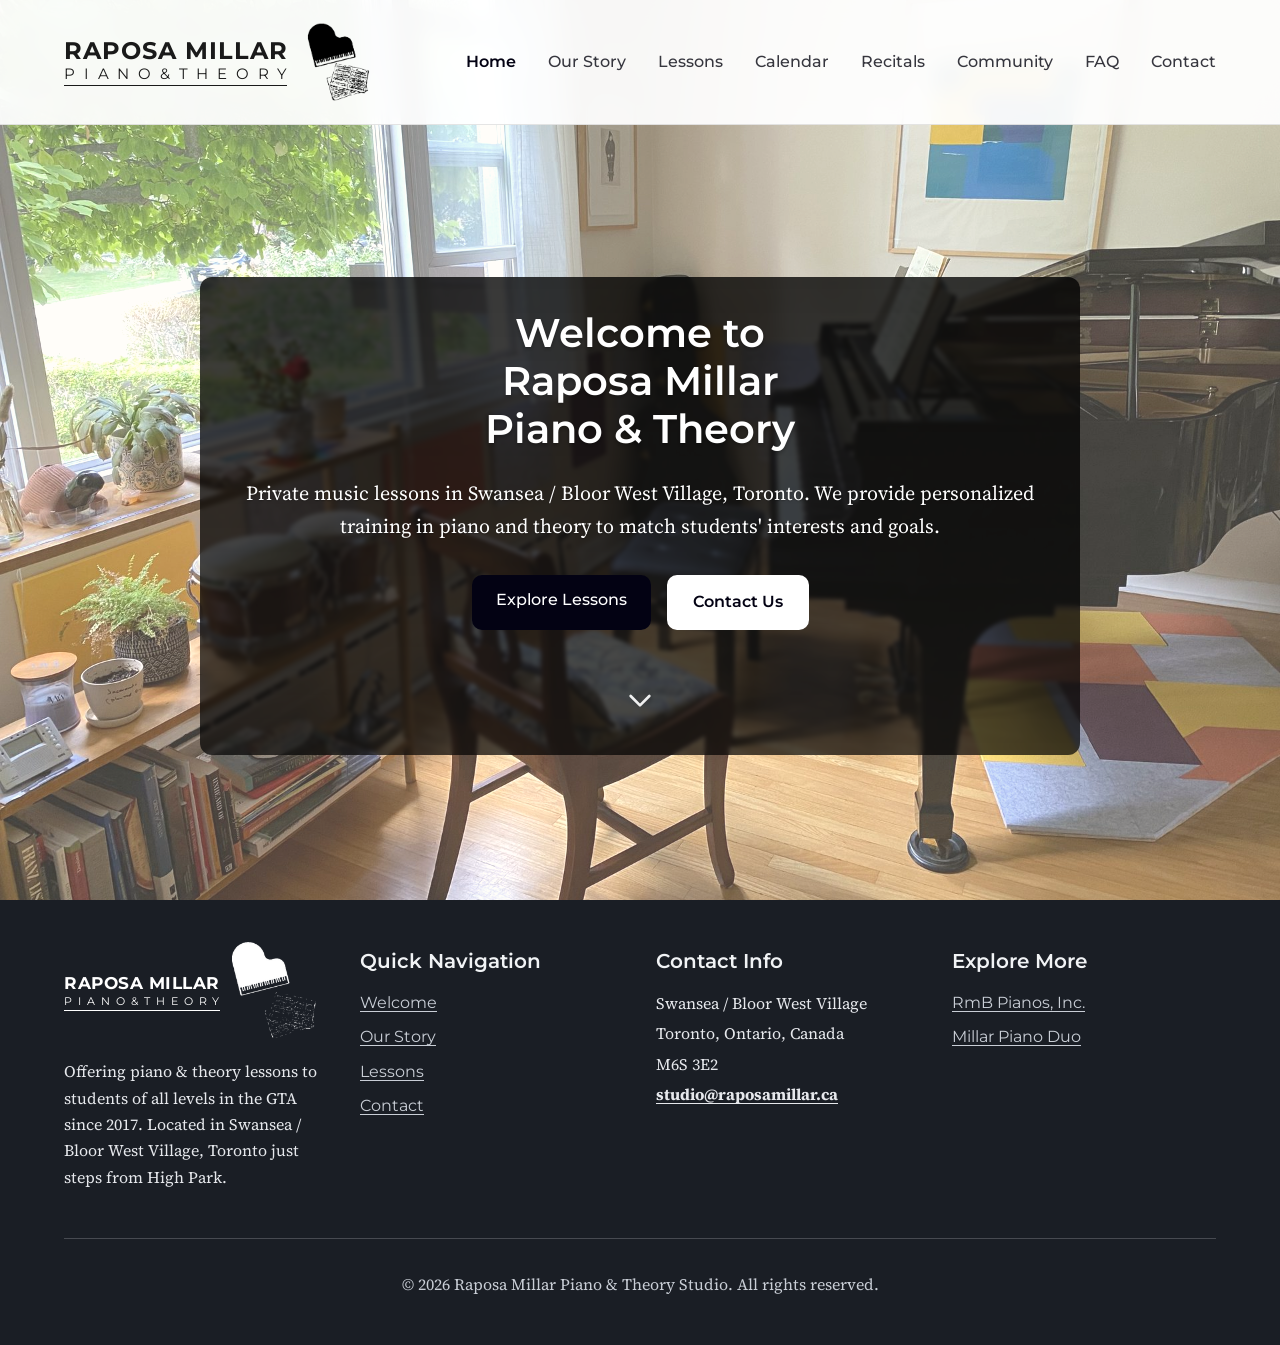
==== index.html @ 6622b334 "add lift to body text; edit text on Recitals and Calendar pages" ====
<!DOCTYPE html>
<html lang="en">
<head>
    <meta charset="UTF-8">
    <meta name="viewport" content="width=device-width, initial-scale=1.0">

    <!-- Favicon & App Icons -->
    <link rel="icon" type="image/png" href="/favicon-96x96.png" sizes="96x96" />
    <link rel="icon" type="image/svg+xml" href="/favicon.svg" />
    <link rel="shortcut icon" href="/favicon.ico" />
    <link rel="apple-touch-icon" sizes="180x180" href="/apple-touch-icon.png" />
    <meta name="apple-mobile-web-app-title" content="RMPTS" />
    <link rel="manifest" href="/site.webmanifest" />
    <link rel="preload" as="image" href="/assets/images/studio-windows.jpg" fetchpriority="high">

    <!-- SEO Basics -->
    <title>Raposa Millar Piano & Theory Studio</title>
    <meta name="description" content="Raposa Millar Piano & Theory Studio in Swansea / Bloor West Village, Toronto offers piano lessons, music theory, and collaborative performance coaching. Nurturing musicianship for students of all ages." />
    <meta name="keywords" content="piano lessons Toronto, music theory, piano studio, collaborative piano, Raposa Millar, music education" />
    <meta name="author" content="Raposa Millar Piano & Theory Studio" />
    <link rel="canonical" href="https://raposamillar.ca/" />

    <!-- Open Graph / Facebook -->
    <meta property="og:type" content="website" />
    <meta property="og:url" content="https://raposamillar.ca/" />
    <meta property="og:title" content="Raposa Millar Piano & Theory Studio" />
    <meta property="og:description" content="Piano lessons and music theory in Swansea / Bloor West Village, Toronto. Build creativity, technique, and confidence with Raposa Millar Piano & Theory Studio." />
    <meta property="og:image" content="https://raposamillar.ca/assets/images/og-image.jpg?v=4" />

    <!-- Twitter -->
    <meta name="twitter:card" content="summary_large_image" />
    <meta name="twitter:url" content="https://raposamillar.ca/" />
    <meta name="twitter:title" content="Raposa Millar Piano & Theory Studio" />
    <meta name="twitter:description" content="Piano lessons and music theory in Swansea / Bloor West Village, Toronto. Build creativity, technique, and confidence with Raposa Millar Piano & Theory Studio." />
    <meta name="twitter:image" content="https://raposamillar.ca/assets/images/og-image.jpg?v=4" />

    <!-- Styles & Fonts -->
    <link rel="stylesheet" href="/styles.css?v=2.23">
    <link rel="preconnect" href="https://fonts.googleapis.com">
    <link rel="preconnect" href="https://fonts.gstatic.com" crossorigin>
    <link href="https://fonts.googleapis.com/css2?family=Montserrat:wght@400;500;600;700&family=Source+Serif+4:ital,wght@0,400;0,600;1,400&display=swap" rel="stylesheet">
</head>
<body class="page-home">
        <a class="skip-link" href="#main-content">Skip to main content</a>
<!-- Fixed Navigation -->
    <header>
    <nav class="navbar" aria-label="Primary">
        <div class="nav-container">
            <a href="/" class="nav-brand">
                <span class="nav-logo-wordmark">
                <span class="nav-logo-name">Raposa Millar</span>
                <span class="nav-logo-tagline" aria-label="Piano &amp; Theory">
                    <span class="nav-logo-track" aria-hidden="true"><span>P</span><span>I</span><span>A</span><span>N</span><span>O</span><span>&amp;</span><span>T</span><span>H</span><span>E</span><span>O</span><span>R</span><span>Y</span></span>
                </span>
            </span>
                <span class="nav-logo-mark-wrap" aria-hidden="true">
                    <img src="/assets/brand/logo-mark-black-nav.png?v=1" alt="" class="nav-logo-mark nav-logo-mark-black" width="393" height="493" decoding="async">
                    <img src="/assets/brand/logo-mark-blue-nav.png?v=1" alt="" class="nav-logo-mark nav-logo-mark-blue" width="393" height="493" decoding="async">
                </span>
            </a>
            <div class="nav-menu" id="navMenu">
                <a href="/" class="nav-link active" aria-current="page">Home</a>
                <a href="/our-story/" class="nav-link">Our Story</a>
                <a href="/lessons/" class="nav-link">Lessons</a>
                <a href="/calendar/" class="nav-link">Calendar</a>
                <a href="/recitals/" class="nav-link">Recitals</a>
                <a href="/community/" class="nav-link">Community</a>
                <a href="/faq/" class="nav-link">FAQ</a>
                <a href="/contact/" class="nav-link">Contact</a>
            </div>
            <button type="button" class="hamburger" id="hamburger" aria-label="Open menu" aria-expanded="false" aria-controls="navMenu">
                <span aria-hidden="true"></span>
                <span aria-hidden="true"></span>
                <span aria-hidden="true"></span>
            </button>
        </div>
    </nav>
    </header>

<main id="main-content" tabindex="-1">
<section id="welcome" class="welcome-section">
        <div class="hero-background"></div>
        <div class="hero-overlay">
            <div class="container">
                <h1>Welcome to <br>Raposa Millar <br>Piano & Theory</h1>
                <p class="welcome-subtitle">
                    Private music lessons in Swansea / Bloor West Village, Toronto. We provide personalized training in piano and theory to match students' interests and goals.
                </p>
                <div class="welcome-buttons">
                    <a class="btn btn-primary" id="explore-lessons" href="/lessons/">Explore Lessons</a>
                    <a class="btn btn-outline" id="contact-us" href="/contact/">Contact Us</a>
                </div>
                <div class="scroll-indicator">
                  <a href="/our-story/" class="chevron-link" aria-label="Learn more about the studio">
                    <svg class="chevron-down" fill="none" stroke="currentColor" viewBox="0 0 24 24" aria-hidden="true" focusable="false">
                      <path stroke-linecap="round" stroke-linejoin="round" stroke-width="2" d="M19 9l-7 7-7-7"/>
                    </svg>
                  </a>
                </div>
            </div>
        </div>
    </section>

    <!-- About Section -->
    </main>



    <!-- Footer -->
    <footer class="footer">
        <div class="container">
            <div class="footer-grid">
                <div class="footer-section">
                    <p class="footer-brand">
                        <span class="footer-logo-wordmark">
                        <span class="footer-logo-name">Raposa Millar</span>
                        <span class="footer-logo-tagline" aria-label="Piano &amp; Theory">
                            <span class="footer-logo-track" aria-hidden="true"><span>P</span><span>I</span><span>A</span><span>N</span><span>O</span><span>&amp;</span><span>T</span><span>H</span><span>E</span><span>O</span><span>R</span><span>Y</span></span>
                        </span>
                    </span>
                        <img src="/assets/brand/logo-mark-white-h.png" alt="" class="footer-logo-mark" width="143" height="163" loading="lazy" decoding="async" aria-hidden="true">
                    </p>
                    <p>
                        Offering piano & theory lessons to students of all levels in the GTA since 2017. Located in Swansea / Bloor West Village, Toronto just steps from High Park.
                    </p>
                </div>
                
                <div class="footer-section">
                    <h2 class="footer-heading">Quick Navigation</h2>
                    <div class="footer-links">
                        <a href="/">Welcome</a>
                        <a href="/our-story/">Our Story</a>
                        <a href="/lessons/">Lessons</a>
                        <a href="/contact/">Contact</a>
                    </div>
                </div>
                
                <div class="footer-section">
                    <h2 class="footer-heading">Contact Info</h2>
                    <div class="footer-contact">
                        <div>Swansea / Bloor West Village</div>
                        <div>Toronto, Ontario, Canada</div>
                        <div>M6S 3E2</div>
                        <div><a href="mailto:studio@raposamillar.ca"><strong>studio@raposamillar.ca</strong></a></div>
                    </div>
                </div>

                <div class="footer-section">
                    <h2 class="footer-heading">Explore More</h2>
                    <div class="footer-links">
                        <a href="https://rmbpianos.com">RmB Pianos, Inc.<span class="visually-hidden"> (opens external site)</span></a>
                        <a href="https://vimeo.com/millarpianoduo">Millar Piano Duo<span class="visually-hidden"> (opens external site)</span></a>
                    </div>
                </div>
            </div>
            
            <div class="footer-bottom">
                <p>&copy; 2026 Raposa Millar Piano & Theory Studio. All rights reserved.</p>
            </div>
        </div>
    </footer>

    <button type="button" id="backToTop" aria-label="Back to top">&#x25B2;</button>

    <script src="/scripts.js"></script>
</body>
</html>
---- styles.css ----
/* Reset and Base Styles */
* {
    margin: 0;
    padding: 0;
    box-sizing: border-box;
}

:root {
    --color-text: #141416; /* primary ink — slightly deeper than prior #1a1a1a */
    --color-text-muted: #36363e; /* supporting labels/nav; ~12:1 on white, ≥10:1 on washes */
    --color-text-secondary: #2a2a31; /* body prose — stronger separation on soft page washes (AAA) */
    --color-brand: #004890; /* sampled from logo blue */
    /* Soft emboss for serif prose on light washes — highlight + shallow drop, not glow */
    --text-shadow-lift: 0 1px 0 rgba(255, 255, 255, 0.5), 0 1px 1px rgba(0, 0, 0, 0.1);
    --nav-offset: 7.75rem;
    --font-display: 'Montserrat', Arial, Helvetica, sans-serif;
    --font-body: 'Source Serif 4', Georgia, 'Times New Roman', Times, serif;
}

a {
  color: var(--color-brand);
  text-decoration: underline;
  text-decoration-thickness: 1px;
  text-underline-offset: 0.16em;
}

a:hover {
  color: #9A3412; /* darker orange — ~7.3:1 on white (WCAG AAA) */
}

/* Nav, buttons, and card-like controls: identified by context/affordance */
.nav-brand,
.nav-link,
.btn,
.btn-primary,
.btn-outline,
.skip-link,
.chevron-link,
.lesson-image-item,
.hamburger {
  text-decoration: none;
}

body {
    font-family: var(--font-body);
    line-height: 1.65;
    color: var(--color-text);
    background-color: #ffffff;
    overflow-x: hidden;
}

/* Interior page atmospheres — soft brand-tinted fields (not flat white) */
/* Sage/olive wash sampled from instructor photos (#6b7c51, #566c48) */
body.page-about {
    background-color: #f3f5f0;
    background-image:
        radial-gradient(ellipse 80% 50% at 90% 0%, rgba(107, 124, 81, 0.16), transparent 55%),
        radial-gradient(ellipse 60% 40% at 0% 35%, rgba(86, 108, 72, 0.12), transparent 50%),
        linear-gradient(180deg, #f4f6f1 0%, #eef1e9 100%);
}

body.page-lessons {
    background-color: #f2f6fa;
    background-image:
        radial-gradient(ellipse 80% 50% at 100% 0%, rgba(0, 72, 144, 0.1), transparent 55%),
        linear-gradient(165deg, #f4f8fc 0%, #eaf1f7 40%, #f3f6f9 100%);
}

/* Warm beige wash sampled from Lessons Begin / fall-leaves (#f1bc77) */
body.page-calendar {
    background-color: #f7f1e8;
    background-image:
        radial-gradient(ellipse 80% 50% at 50% 0%, rgba(241, 188, 119, 0.28), transparent 55%),
        radial-gradient(ellipse 55% 40% at 100% 30%, rgba(249, 201, 136, 0.18), transparent 50%),
        linear-gradient(180deg, #f8f2e9 0%, #f3ebe0 100%);
}

body.page-recitals {
    background-color: #faf6e8;
    background-image:
        radial-gradient(ellipse 85% 50% at 15% 0%, rgba(240, 210, 120, 0.28), transparent 55%),
        radial-gradient(ellipse 55% 40% at 100% 30%, rgba(245, 220, 140, 0.18), transparent 50%),
        linear-gradient(180deg, #fbf7eb 0%, #f5efd8 55%, #faf6e8 100%);
}

body.page-community {
    background-color: #f2f7f6;
    background-image:
        radial-gradient(ellipse 80% 50% at 90% 0%, rgba(0, 72, 144, 0.1), transparent 55%),
        radial-gradient(ellipse 60% 40% at 0% 40%, rgba(20, 90, 100, 0.06), transparent 50%),
        linear-gradient(180deg, #f4f8f7 0%, #eef4f3 100%);
}

body.page-contact {
    background-color: #faf6e8;
    background-image:
        radial-gradient(ellipse 85% 50% at 15% 0%, rgba(240, 210, 120, 0.28), transparent 55%),
        radial-gradient(ellipse 55% 40% at 100% 30%, rgba(245, 220, 140, 0.18), transparent 50%),
        linear-gradient(180deg, #fbf7eb 0%, #f5efd8 55%, #faf6e8 100%);
}

body.page-faq {
    background-color: #f3f6fa;
    background-image:
        radial-gradient(ellipse 80% 50% at 50% 0%, rgba(0, 72, 144, 0.1), transparent 55%),
        linear-gradient(180deg, #f5f8fc 0%, #eef3f8 100%);
}

.skip-link {
    position: absolute;
    left: 0.75rem;
    top: 0.75rem;
    z-index: 100;
    padding: 0.75rem 1rem;
    background: #1a1e25;
    color: #f1f3f5;
    font-family: var(--font-display);
    font-weight: 600;
    text-decoration: none;
    border-radius: 0.375rem;
    transform: translateY(-200%);
}

.skip-link:focus {
    transform: translateY(0);
    outline: 3px solid #FFBF00;
    outline-offset: 2px;
}

:focus-visible {
    outline: 3px solid var(--color-brand);
    outline-offset: 2px;
}

.visually-hidden {
    position: absolute;
    width: 1px;
    height: 1px;
    padding: 0;
    margin: -1px;
    overflow: hidden;
    clip: rect(0, 0, 0, 0);
    white-space: nowrap;
    border: 0;
}

/* Typography */
h1,
h2,
h3,
h4 {
    font-family: var(--font-display);
    font-weight: 600;
}

h1 {
    font-size: 2.5rem;
    font-weight: 600;
    line-height: 1.2;
    margin-bottom: 1.5rem;
}

h2 {
    font-size: 2.5rem;
    font-weight: 600;
    line-height: 1.3;
    margin-bottom: 2rem;
    text-align: center;
}

/* Interior page titles (formerly h2) */
main > section > .container > h1 {
    font-size: 2.5rem;
    font-weight: 600;
    line-height: 1.3;
    margin-bottom: 2rem;
    text-align: center;
}

/* In-card / subsection h2s keep compact left-aligned styling */
.instructor-card h2,
.calendar-event-title,
.contact-info > h2,
.contact-form-card h2,
.lesson-card-title,
.age-group-card h3,
.theory-levels-section .age-group-card h4 {
    font-size: 1.5rem;
    line-height: 1.4;
    text-align: left;
    margin-top: 0;
    margin-bottom: 0.75rem;
}

.calendar-event-title {
    font-size: 1.25rem;
    margin-bottom: 0.5rem;
}

.contact-form-card h2 {
    margin-top: 0;
}

.community-section-block > h2 {
    text-align: center;
    margin-bottom: 2rem;
}

h3 {
    font-size: 1.5rem;
    font-weight: 600;
    line-height: 1.4;
    margin-top: 2rem;
    margin-bottom: 1rem;
}

h4 {
    font-size: 1.125rem;
    font-weight: 600;
    line-height: 1.4;
    margin-top: 2rem;
    margin-bottom: 0.75rem;
}

p {
    font-size: 1.0625rem;
    line-height: 1.65;
    margin-bottom: 1rem;
    color: var(--color-text-secondary);
    text-shadow: var(--text-shadow-lift);
}

/* Layout */
.container {
    max-width: 1200px;
    margin: 0 auto;
    padding: 0 1.5rem;
}

/* Navigation */
.navbar {
    position: fixed;
    top: 0;
    left: 0;
    right: 0;
    background: rgba(255, 255, 255, 0.95);
    backdrop-filter: blur(10px);
    border-bottom: 1px solid rgba(0, 0, 0, 0.1);
    z-index: 50;
    overflow: visible;
}

.nav-container {
    max-width: 1200px;
    margin: 0 auto;
    padding: 0.75rem 1.5rem;
    display: flex;
    align-items: center;
    justify-content: space-between;
    min-height: var(--nav-offset);
    height: auto;
    box-sizing: border-box;
}

.nav-brand {
    display: flex;
    align-items: center;
    gap: 1rem;
    flex-shrink: 0;
    text-decoration: none;
    color: inherit;
    overflow: visible;
}

.nav-brand:hover,
.nav-brand:hover .nav-logo-wordmark,
.nav-brand:focus-visible .nav-logo-wordmark {
    color: var(--color-brand);
}

.nav-logo-wordmark {
    display: flex;
    flex-direction: column;
    align-items: stretch;
    justify-content: center;
    gap: 0.2em;
    flex-shrink: 0;
    width: max-content;
    max-width: min(100%, 22rem);
    color: #1a1a1a;
    font-family: var(--font-display);
    text-transform: uppercase;
    line-height: 1.05;
    transition: color 0.2s ease;
}

.nav-logo-name {
    font-weight: 700;
    font-size: clamp(1.15rem, 2.7vw, 1.5rem);
    letter-spacing: 0.04em;
    white-space: nowrap;
}

.nav-logo-tagline {
    font-weight: 400;
    font-size: clamp(0.77rem, 1.8vw, 0.95rem);
    padding-bottom: 0.22em;
    border-bottom: 1.5px solid currentColor;
    width: 100%;
}

.nav-logo-track {
    display: flex;
    justify-content: space-between;
    width: 100%;
    white-space: nowrap;
}

.nav-logo-track > span {
    flex: 0 0 auto;
}

.nav-logo-mark-wrap {
    position: relative;
    display: block;
    flex-shrink: 0;
    height: clamp(3.85rem, 11vw, 5.5rem);
    width: auto;
    aspect-ratio: 393 / 493;
}

.nav-logo-mark {
    display: block;
    width: auto;
    height: 100%;
    object-fit: contain;
    transition: opacity 0.2s ease;
}

.nav-logo-mark-blue {
    position: absolute;
    top: 0;
    left: 0;
    opacity: 0;
}

.nav-brand:hover .nav-logo-mark-blue,
.nav-brand:focus-visible .nav-logo-mark-blue {
    opacity: 1;
}

.nav-brand:hover .nav-logo-mark-black,
.nav-brand:focus-visible .nav-logo-mark-black {
    opacity: 0;
}

.nav-logo {
    display: none;
}

.nav-menu {
    display: flex;
    gap: 1.5rem;
}

@media (min-width: 1100px) {
    .nav-menu {
        gap: 2rem;
    }
}

.nav-link {
    color: var(--color-text-muted);
    text-decoration: none;
    font-family: var(--font-display);
    font-size: 1rem;
    font-weight: 500;
    transition: color 0.2s ease;
}

.nav-link:hover,
.nav-link:focus-visible {
    color: var(--color-brand);
}

.nav-link.active {
    color: #030213;
    font-weight: 600;
}

.nav-link.active:hover,
.nav-link.active:focus-visible {
    color: var(--color-brand);
}

.hamburger {
    display: none;
    flex-direction: column;
    justify-content: center;
    align-items: center;
    gap: 5px;
    cursor: pointer;
    z-index: 60;
    min-width: 44px;
    min-height: 44px;
    padding: 0.5rem;
    border: none;
    background: transparent;
    color: inherit;
}

.hamburger span {
    display: block;
    width: 25px;
    height: 3px;
    background-color: #1a1a1a;
    transition: 0.3s;
}

/* Hamburger animation when open */
.hamburger.active span:nth-child(1) {
    transform: rotate(-45deg) translate(-5px, 6px);
}

.hamburger.active span:nth-child(2) {
    opacity: 0;
}

.hamburger.active span:nth-child(3) {
    transform: rotate(45deg) translate(-5px, -6px);
}

/* Mobile responsive navigation */
@media (max-width: 768px) {
    .nav-menu {
        position: fixed;
        top: var(--nav-offset);
        left: -100%;
        width: 100%;
        height: calc(100vh - var(--nav-offset));
        height: calc(100dvh - var(--nav-offset));
        min-height: 0;
        max-height: calc(100vh - var(--nav-offset));
        max-height: calc(100dvh - var(--nav-offset));
        background: rgba(255, 255, 255, 0.98);
        backdrop-filter: blur(10px);
        flex-direction: column;
        justify-content: space-evenly;
        align-items: stretch;
        padding: 0.35rem 0 env(safe-area-inset-bottom, 0.5rem);
        transition: left 0.3s ease, visibility 0.3s ease;
        z-index: 40;
        border-top: 1px solid rgba(0, 0, 0, 0.1);
        overflow: hidden;
        box-sizing: border-box;
        visibility: hidden;
        pointer-events: none;
    }

    .nav-menu.active {
        left: 0;
        visibility: visible;
        pointer-events: auto;
    }

    .nav-menu .nav-link {
        font-size: clamp(1.15rem, 3.8vh, 1.5rem);
        padding: 0.35rem 1rem;
        width: 100%;
        text-align: center;
        border-bottom: 1px solid rgba(0, 0, 0, 0.05);
        display: flex;
        align-items: center;
        justify-content: center;
        flex: 1 1 0;
        min-height: 44px; /* AAA 2.5.5 target size */
        box-sizing: border-box;
    }

    .nav-menu .nav-link:last-child {
        border-bottom: none;
    }

    .hamburger {
        display: flex;
    }

    .nav-logo-name {
        font-size: clamp(1.2rem, 4.2vw, 1.45rem);
    }

    .nav-logo-tagline {
        font-size: clamp(0.8rem, 2.8vw, 0.95rem);
    }

    .nav-logo-mark-wrap {
        height: clamp(4.25rem, 15vw, 5.25rem);
    }

    .footer-brand {
        justify-content: center;
        gap: 1rem;
    }

    .footer-logo-wordmark {
        max-width: min(16rem, calc(100% - 7rem));
    }

    .footer-logo-name {
        font-size: clamp(1.05rem, 3.5vw, 1.25rem);
    }

    .footer-logo-tagline {
        font-size: clamp(0.7rem, 2.3vw, 0.82rem);
    }

    .footer-logo-mark {
        width: clamp(4.75rem, 18vw, 5.75rem);
        margin-top: -0.4rem;
    }
    
    .container {
        padding: 0 1rem;
    }
}

/* Extra small mobile screens */
@media (max-width: 480px) {
    :root {
        --nav-offset: 6.5rem;
    }

    .nav-container {
        min-height: var(--nav-offset);
        padding-top: 0.55rem;
        padding-bottom: 0.55rem;
    }

    .nav-menu {
        top: var(--nav-offset);
        height: calc(100vh - var(--nav-offset));
        height: calc(100dvh - var(--nav-offset));
        max-height: calc(100vh - var(--nav-offset));
        max-height: calc(100dvh - var(--nav-offset));
        padding: 0.25rem 0 env(safe-area-inset-bottom, 0.35rem);
    }

    .nav-logo-name {
        font-size: 1.2rem;
    }

    .nav-logo-tagline {
        font-size: 0.8rem;
    }

    .nav-logo-mark-wrap {
        height: 4.25rem;
    }

    .nav-brand {
        gap: 0.65rem;
    }

    .footer-brand {
        justify-content: center;
        flex-wrap: wrap;
        gap: 0.85rem;
    }

    .footer-logo-wordmark {
        max-width: min(15rem, calc(100% - 6rem));
    }

    .footer-logo-name {
        font-size: 1.15rem;
    }

    .footer-logo-tagline {
        font-size: 0.75rem;
    }

    .footer-logo-mark {
        width: 5rem;
    }

    .nav-menu .nav-link {
        font-size: clamp(1.1rem, 4.2vh, 1.35rem);
        padding: 0.25rem 1rem;
    }
}

/* Very small screens (iPhone SE, etc.) */
@media (max-width: 375px) {
    .nav-menu .nav-link {
        font-size: clamp(1.05rem, 4vh, 1.25rem);
    }
}

/* Landscape orientation on small devices */
@media (max-width: 768px) and (orientation: landscape) {
    .nav-menu {
        height: calc(100vh - var(--nav-offset));
        height: calc(100dvh - var(--nav-offset));
        max-height: calc(100vh - var(--nav-offset));
        max-height: calc(100dvh - var(--nav-offset));
        padding: 0.15rem 0;
        overflow-y: auto;
    }

    .nav-menu .nav-link {
        font-size: clamp(0.95rem, 5.5vh, 1.2rem);
        padding: 0.15rem 1rem;
        min-height: 44px; /* keep AAA target when flex-shrunk in landscape */
    }
}

/* Buttons */
.btn {
    display: inline-block;
    padding: 0.75rem 1.5rem;
    border-radius: 0.625rem;
    font-family: var(--font-display);
    font-size: 1rem;
    font-weight: 500;
    text-decoration: none;
    border: none;
    cursor: pointer;
    transition: background-color 0.2s ease, color 0.2s ease, border-color 0.2s ease, box-shadow 0.2s ease;
    box-shadow: none;
}

/* Elevation on hover/focus/active — decorative only; focus ring remains the a11y cue */
.btn:hover,
.btn:focus-visible,
.btn:active {
    box-shadow: 0 4px 14px rgba(0, 0, 0, 0.22);
}

.btn-primary {
    background-color: #030213;
    color: #ffffff;
}

a.btn-primary {
    color: #ffffff;
}

.btn-primary:hover {
    background-color: #1a1a1a;
    color: #ffffff;
}

.btn-outline {
    background-color: transparent;
    color: #ffffff;
    border: 2px solid #ffffff;
}

a.btn-outline {
    color: #ffffff;
}

.btn-outline:hover {
    background-color: #ffffff;
    color: #030213;
}

.btn-outline:hover,
.btn-outline:focus-visible,
.btn-outline:active {
    box-shadow: 0 4px 14px rgba(0, 0, 0, 0.28);
}

.full-width {
    width: 100%;
}

/* Cards */
.card {
    background: white;
    border-radius: 0.625rem;
    border: 1px solid rgba(0, 0, 0, 0.1);
    overflow: hidden;
}

.card-header {
    padding: 1.5rem;
    border-bottom: 1px solid rgba(0, 0, 0, 0.05);
}

.card-content {
    padding: 1.5rem;
}

/* Badges */
.badge {
    display: inline-block;
    padding: 0.25rem 0.75rem;
    font-size: 0.875rem;
    font-weight: 500;
    border-radius: 9999px;
}

.badge-academic {
    background-color: #ececf0;
    color: #030213;
}

.badge-holiday {
    background-color: #f3f4f6;
    color: #374151;
}

.badge-break {
    background-color: transparent;
    color: var(--color-text-secondary);
    border: 1px solid #d1d5db;
}

.badge-event {
    background-color: #030213;
    color: white;
}

/* Welcome Section with Hero Background */
.welcome-section {
    position: relative;
    min-height: 100vh;
    min-height: 100dvh;
    display: flex;
    flex-direction: column;
    align-items: stretch;
    justify-content: stretch;
    text-align: center;
    color: white;
    padding-top: var(--nav-offset);
    box-sizing: border-box;
}

/* Hero Background with subtle lightening and warmth */
.hero-background {
    position: absolute;
    top: 0;
    left: 0;
    right: 0;
    bottom: 0;
    background-image: url('./assets/images/studio-windows.jpg');
    background-size: cover;
    background-position: center;
    background-repeat: no-repeat;
    z-index: 1;

    /* Subtle brightness and warm tint */
    filter: brightness(1.1) saturate(1.05);
}

/* Overlay behind text - fills the welcome section (viewport minus nav) */
.hero-overlay {
    position: relative;
    z-index: 2;
    flex: 1 1 auto;
    min-height: 0;
    display: flex;
    flex-direction: column;
    align-items: center;
    justify-content: center;
    width: 100%;
    padding: 2rem 1.5rem 1.5rem;
    box-sizing: border-box;

    /* Light, warm tint just behind the text */
    background: rgba(255, 245, 230, 0.25); /* very subtle warm overlay */
    border-radius: 0; /* keep corners sharp */
}

.hero-overlay h1 {
    color: white;
    text-shadow: 0 2px 4px rgba(0, 0, 0, 0.3);
}

.hero-overlay .container {
    display: inline-block;
    padding: 2rem 2.5rem;
    /* Opaque enough that white copy stays ≥7:1 even over bright window areas (AAA) */
    background: linear-gradient(
        rgba(0, 0, 0, 0.78),
        rgba(0, 0, 0, 0.70)
    );
    border-radius: 0.75rem;
    text-align: center;
    backdrop-filter: blur(2px); /* subtle softening of background */
}

.welcome-subtitle {
    font-size: 1.25rem;
    color: #ffffff;
    max-width: 800px;
    margin: 0 auto 2rem;
    text-shadow: 0 1px 2px rgba(0, 0, 0, 0.3);
}

.welcome-buttons {
    display: flex;
    gap: 1rem;
    justify-content: center;
    flex-wrap: wrap;
    margin-bottom: 3rem;
}

/* Hero secondary CTA: solid fill for reliable contrast on the photo */
.welcome-buttons #contact-us,
.welcome-buttons .btn-outline {
    background-color: #ffffff;
    color: #030213;
    border: 2px solid #ffffff;
    font-weight: 600;
    text-shadow: none;
}

.welcome-buttons #contact-us:hover,
.welcome-buttons #contact-us:focus-visible,
.welcome-buttons #contact-us:active,
#explore-lessons:hover,
#explore-lessons:focus-visible,
#explore-lessons:active,
.lessons-section a.btn-primary:hover,
.lessons-section a.btn-primary:focus-visible,
.lessons-section a.btn-primary:active {
  background-color: #FFBF00;
  color: #000000;
  border-color: #FFBF00;
  box-shadow: 0 4px 14px rgba(0, 0, 0, 0.25);
}

.scroll-indicator {
    margin-top: 2rem;
}

.chevron-link {
    display: inline-flex;
    align-items: center;
    justify-content: center;
    min-width: 44px;
    min-height: 44px;
}

.chevron-down {
    width: 2rem;
    height: 2rem;
    color: rgba(255, 255, 255, 0.92);
}

/* About Section */
.about-section {
    padding: 6rem 0;
    background: transparent;
}

.studio-intro {
    max-width: 800px;
    margin: 0 auto 4rem;
    text-align: center;
}

.studio-intro p {
    font-size: 1.125rem;
}

.instructors-grid {
    display: grid;
    grid-template-columns: repeat(auto-fit, minmax(min(100%, 22rem), 1fr));
    gap: 2rem;
    margin-bottom: 4rem;
}

.instructor-card {
    height: 100%;
    display: flex;
    flex-direction: column;
    min-width: 0;
}

/* Instructor Photo Styling — full-bleed top of card, scales with card width */
.instructor-photo {
    padding: 0;
    width: 100%;
    aspect-ratio: 4 / 3;
    overflow: hidden;
    background-color: #e8eaed;
}

.instructor-image {
    width: 100%;
    height: 100%;
    object-fit: cover;
    object-position: center top;
    border-radius: 0;
    border: none;
    box-shadow: none;
    display: block;
}

.instructor-title {
    color: var(--color-text-muted);
    font-size: 1.0625rem;
    margin-bottom: 0.5rem;
}

.instructor-subtitle {
    color: var(--color-text-secondary);
    font-size: 1rem;
    margin-bottom: 0.25rem;
}

.instructor-links {
    color: var(--color-text-secondary);
    font-size: 1rem;
    margin-bottom: 0.25rem;
    margin-left: 1.5rem;
}

/* Instructor Quotes Section */
.instructor-quotes {
    display: grid;
    grid-template-columns: repeat(auto-fit, minmax(400px, 1fr));
    gap: 2rem;
    margin-top: 3rem;
}

.testimonials-section {
    padding: 3rem 1.25rem 2rem;
    margin: 1rem 0 0;
    border-radius: 1rem;
    background: rgba(255, 255, 255, 0.55);
}

/* Instructor Quote Styling */
.instructor-quote {
    position: relative;
    border-left: 4px solid #030213;
    border-radius: 0.625rem;
    padding: 1.5rem;
    box-shadow: 0 2px 10px rgba(0, 0, 0, 0.08);
    overflow: hidden;
}

/* Background images for specific quotes */
.instructor-quote:nth-child(1) {
    background-image: url('./assets/images/piano-keyboard.jpg');
    background-size: cover;
    background-position: center;
    background-repeat: no-repeat;
}

.instructor-quote:nth-child(2) {
    background-image: url('./assets/images/theory-example.jpg');
    background-size: cover;
    background-position: center;
    background-repeat: no-repeat;
}

/* Dark overlay to ensure text readability */
.instructor-quote::before {
    content: '';
    position: absolute;
    top: 0;
    left: 0;
    right: 0;
    bottom: 0;
    background: linear-gradient(
        135deg,
        rgba(0, 0, 0, 0.75),
        rgba(0, 0, 0, 0.65)
    );
    border-radius: 0.625rem;
    z-index: 1;
}

/* Ensure text content appears above overlay */
.instructor-quote > * {
    position: relative;
    z-index: 2;
}

.quote-text {
    font-style: italic;
    font-size: 1.1rem;
    line-height: 1.7;
    color: #ffffff;
    margin: 0 0 1rem 0;
    position: relative;
    z-index: 2;
    text-shadow: 0 1px 3px rgba(0, 0, 0, 0.5);
}

.quote-text::before {
    content: "";
    font-size: 3rem;
    color: rgba(255, 255, 255, 0.85);
    position: absolute;
    left: -1rem;
    top: -0.5rem;
    font-family: var(--font-body);
    z-index: 1;
}

.quote-author {
    font-style: normal;
    font-family: var(--font-display);
    font-weight: 600;
    font-size: 1rem;
    color: #ffffff;
    display: block;
    text-align: right;
    margin: 0;
    position: relative;
    z-index: 2;
    text-shadow: 0 1px 3px rgba(0, 0, 0, 0.5);
}

.certification-section {
    text-align: center;
    max-width: 600px;
    margin: 3rem auto 0;
}

.certification-logo {
    margin-top: 2rem;
}

.rcm-logo {
    max-width: 320px;
    width: 100%;
    height: auto;
}

/* Lessons Section */
.lessons-section {
    padding: 6rem 0;
    background: transparent;
}

/* Theory Levels Section */
.theory-levels-section {
    padding: 4rem 0;
    background:
        linear-gradient(
            180deg,
            rgba(255, 255, 255, 0.35) 0%,
            rgba(0, 72, 144, 0.06) 100%
        );
}

/* Theory Level Cards with Background Images */
.theory-levels-section .age-group-card {
    position: relative;
    overflow: hidden;
    color: white;
    height: 100%;
}

.theory-levels-section .age-group-card::before {
    content: '';
    position: absolute;
    top: 0;
    left: 0;
    right: 0;
    bottom: 0;
    background-size: cover;
    background-position: center;
    background-repeat: no-repeat;
    z-index: 1;
}

.theory-levels-section .age-group-card::after {
    content: '';
    position: absolute;
    top: 0;
    left: 0;
    right: 0;
    bottom: 0;
    /* Near-opaque brand blue so white text meets AAA (~7:1+) */
    background: linear-gradient(135deg, rgba(0, 55, 110, 0.96), rgba(0, 72, 144, 0.94));
    z-index: 2;
}

/* Specific background images for each theory level */
.theory-levels-section .age-group-card:nth-child(1)::before {
    background-image: url('assets/images/treble-clef.jpg');
}

.theory-levels-section .age-group-card:nth-child(2)::before {
    background-image: url('assets/images/bass-clef.jpg');
}

.theory-levels-section .age-group-card:nth-child(3)::before {
    background-image: url('assets/images/c-clef.jpg');
}

.theory-levels-section .age-groups-grid:last-child .age-group-card:nth-child(1)::before {
    background-image: url('assets/images/whole-note.jpg');
}

.theory-levels-section .age-groups-grid:last-child .age-group-card:nth-child(2)::before {
    background-image: url('assets/images/eighth-note-single.jpg');
}

.theory-levels-section .age-groups-grid:last-child .age-group-card:nth-child(3)::before {
    background-image: url('assets/images/rest.jpg');
}

.theory-levels-section .age-groups-grid:last-child .age-group-card:nth-child(4)::before {
    background-image: url('assets/images/eighth-rest.jpg');
}

.theory-levels-section .age-group-card .card-header,
.theory-levels-section .age-group-card .card-content {
    position: relative;
    z-index: 3;
}

.theory-levels-section .age-group-card .card-header h3,
.theory-levels-section .age-group-card .age-subtitle,
.theory-levels-section .age-group-card .card-content p {
    color: white;
    text-shadow: 0 1px 3px rgba(0, 0, 0, 0.3);
}

.theory-levels-section .age-subtitle {
    color: #ffffff;
    font-size: 1rem;
}

/* Lesson Images */
.lesson-images {
    margin-bottom: 4rem;
}

.lesson-images-grid {
    display: grid;
    grid-template-columns: 1fr 1fr;
    gap: 3rem;
    max-width: 1000px;
    margin: 0 auto;
}

.lesson-image-item {
    display: block;
    text-align: center;
    text-decoration: none;
    color: inherit;
    border-radius: 0.625rem;
    transition: transform 0.2s ease;
}

.lesson-image-item:hover,
.lesson-image-item:focus-visible {
    transform: translateY(-2px);
}

.lesson-image-item:focus-visible {
    outline: 3px solid var(--color-brand);
    outline-offset: 4px;
}

.lesson-image-item img {
    width: 100%;
    height: 300px;
    object-fit: cover;
    border-radius: 0.625rem;
    box-shadow: 0 4px 15px rgba(0, 0, 0, 0.1);
    transition: box-shadow 0.2s ease;
}

.lesson-image-item:hover img,
.lesson-image-item:focus-visible img {
    box-shadow: 0 8px 22px rgba(0, 0, 0, 0.16);
}

.image-caption {
    margin-top: 1rem;
    font-family: var(--font-display);
    font-size: 1.125rem;
    font-weight: 600;
    color: #1a1a1a;
    text-align: center;
    transition: color 0.2s ease;
}

.lesson-image-item:hover .image-caption,
.lesson-image-item:focus-visible .image-caption {
    color: var(--color-brand);
}

#philosophy-piano,
#philosophy-theory,
#piano-lessons-card,
#music-theory-card,
#piano-lessons-section,
#theory-lessons-section {
    scroll-margin-top: calc(var(--nav-offset) + 1.25rem);
}

.philosophy-section h3 a,
.lesson-card-title a {
    color: inherit;
    text-decoration: underline;
    text-decoration-thickness: 1px;
    text-underline-offset: 0.16em;
}

.philosophy-section h3 a:hover,
.philosophy-section h3 a:focus-visible,
.lesson-card-title a:hover,
.lesson-card-title a:focus-visible {
    color: var(--color-brand);
}

.philosophy-section {
    max-width: 800px;
    margin: 0 auto 4rem;
    text-align: center;
}

.philosophy-section p {
    font-size: 1rem;
    margin-bottom: 1.5rem;
}

.lessons-grid {
    display: grid;
    grid-template-columns: repeat(auto-fit, minmax(450px, 1fr));
    gap: 2rem;
    max-width: 1000px;
    margin: 0 auto 4rem;
}

.lesson-card {
    height: 100%;
    display: flex;
    flex-direction: column;
}

.instructor-name {
    color: var(--color-text-secondary);
    font-size: 1rem;
    margin-bottom: 0.5rem;
}

.lesson-description {
    color: var(--color-text-secondary);
    font-size: 1rem;
}

.lesson-details {
    margin-bottom: 1.5rem;
}

.detail-item {
    display: flex;
    align-items: center;
    margin-bottom: 0.75rem;
    font-size: 1rem;
    color: var(--color-text-secondary);
}

.detail-item strong {
  margin-right: 0.25rem; /* about one space */
}

.detail-icon {
    margin-right: 0.5rem;
    font-size: 1rem;
}

.features-list {
    margin-bottom: 2rem;
}

.features-list h4 {
    font-size: 1rem;
    color: #1a1a1a;
    margin-bottom: 0.75rem;
}

.features-list ul {
    list-style: none;
    padding: 0;
}

.features-list li {
    font-size: 1rem;
    color: var(--color-text-secondary);
    margin-bottom: 0.5rem;
}

.age-groups-grid {
    display: grid;
    grid-template-columns: repeat(auto-fit, minmax(300px, 1fr));
    gap: 2rem;
}

/* Age Groups Cards with Background Images */
.age-group-card {
    position: relative;
    overflow: hidden;
    color: white;
    height: 100%;
}

.age-group-card::before {
    content: '';
    position: absolute;
    top: 0;
    left: 0;
    right: 0;
    bottom: 0;
    background-size: cover;
    background-position: center;
    background-repeat: no-repeat;
    z-index: 1;
}

.age-group-card::after {
    content: '';
    position: absolute;
    top: 0;
    left: 0;
    right: 0;
    bottom: 0;
    /* Lighter overlay so photos show through; still ≥7:1 white text on lightest photo (AAA) */
    background: linear-gradient(135deg, rgba(0, 55, 110, 0.85), rgba(0, 60, 120, 0.82));
    z-index: 2;
}

/* Specific background images for each age group */
.age-group-card:nth-child(1)::before {
    background-image: url('assets/images/js-bach.jpg');
}

.age-group-card:nth-child(2)::before {
    background-image: url('assets/images/chopin.jpg');
}

.age-group-card:nth-child(3)::before {
    background-image: url('assets/images/path.jpg');
}

.age-group-card:nth-child(4)::before {
    background-image: url('assets/images/treble-clef.jpg');
}

.age-group-card:nth-child(5)::before {
    background-image: url('assets/images/c-clef.jpg');
}

.age-group-card:nth-child(6)::before {
    background-image: url('assets/images/bass-clef.jpg');
}

.age-group-card:nth-child(7)::before {
    background-image: url('assets/images/rest.jpg');
}

.age-group-card:nth-child(8)::before {
    background-image: url('assets/images/eighth-rest.jpg');
}

.age-group-card:nth-child(9)::before {
    background-image: url('assets/images/eighth-note-single.jpg');
}

.age-group-card:nth-child(10)::before {
    background-image: url('assets/images/whole-note.jpg');
}

.age-group-card .card-header,
.age-group-card .card-content {
    position: relative;
    z-index: 3;
}

.age-group-card .card-header h3,
.age-group-card .age-subtitle,
.age-group-card .card-content p {
    color: white;
    text-shadow: 0 1px 3px rgba(0, 0, 0, 0.3);
}

.age-subtitle {
    color: #ffffff;
    font-size: 1rem;
}

/* Calendar Section */
.calendar-section {
    padding: 6rem 0;
    background: transparent;
}

.calendar-intro {
    max-width: 800px;
    margin: 0 auto 2rem;
    text-align: center;
}

.calendar-summary {
    max-width: 40rem;
    margin: 0 auto 3rem;
    padding: 0.85rem 1.35rem;
    list-style: none;
    text-align: left;
    background: rgba(255, 255, 255, 0.88);
    border-radius: 0.5rem;
    box-shadow: 0 1px 4px rgba(60, 45, 30, 0.06);
}

.calendar-summary li {
    display: flex;
    flex-wrap: wrap;
    gap: 0.25rem 0.75rem;
    justify-content: space-between;
    padding: 0.55rem 0;
    border-bottom: 1px solid rgba(26, 26, 26, 0.12);
    font-size: 1rem;
    line-height: 1.45;
    color: var(--color-text-secondary);
}

.calendar-summary li:first-child {
    border-top: 1px solid rgba(26, 26, 26, 0.12);
}

.calendar-summary-event {
    font-family: var(--font-display);
    font-weight: 600;
    color: var(--color-text);
}

.calendar-summary time {
    color: var(--color-text-secondary);
}

.calendar-grid {
    display: grid;
    grid-template-columns: repeat(auto-fit, minmax(280px, 1fr));
    grid-auto-rows: 18rem;
    gap: 1.5rem;
    list-style: none;
    margin: 0;
    padding: 0;
}

.calendar-grid > li {
    list-style: none;
    margin: 0;
    min-height: 0;
}

.calendar-event-header {
    display: flex;
    align-items: center;
    justify-content: space-between;
    flex-wrap: nowrap;
    gap: 0.75rem;
}

.date-row {
    display: flex;
    align-items: center;
    gap: 0.5rem;
}

.calendar-icon {
    margin-right: 0.5rem;
}

.calendar-date {
    display: flex;
    align-items: center;
    color: var(--color-text-secondary);
    font-size: 1rem;
}

/* Calendar cards — subtle seasonal backgrounds, simple frame */
.calendar-card {
    position: relative;
    isolation: isolate;
    display: flex;
    flex-direction: column;
    height: 100%;
    background: #faf7f2;
    border: 1px solid rgba(92, 74, 55, 0.22);
    border-radius: 0.4rem;
    box-shadow:
        0 0 0 4px #f7f1e8,
        0 0 0 5px rgba(92, 74, 55, 0.16),
        0 2px 8px rgba(60, 45, 30, 0.07);
    overflow: hidden;
}

.calendar-card::before,
.calendar-card::after {
    content: '';
    position: absolute;
    inset: 0;
    border-radius: inherit;
    pointer-events: none;
}

.calendar-card::before {
    background-size: cover;
    background-position: center;
    background-repeat: no-repeat;
    z-index: 0;
    opacity: 0.32;
}

.calendar-card::after {
    z-index: 0;
    background: linear-gradient(
        145deg,
        rgba(255, 255, 255, 0.93) 0%,
        rgba(255, 252, 248, 0.88) 50%,
        rgba(255, 255, 255, 0.92) 100%
    );
}

.calendar-card .card-header,
.calendar-card .card-content {
    position: relative;
    z-index: 2;
    background: transparent;
}

.calendar-card .card-header {
    border-bottom-color: rgba(0, 0, 0, 0.06);
}

.calendar-card .card-content {
    margin-top: auto;
}

/* Text panels — improve contrast over photo backgrounds */
.calendar-card .calendar-event-header,
.calendar-card .calendar-date {
    position: relative;
    z-index: 2;
}

.calendar-card .calendar-event-header {
    align-items: flex-start;
}

.calendar-card .calendar-event-title {
    flex: 1 1 auto;
    min-width: 0;
    margin-bottom: 0;
    padding: 0.35rem 0.65rem;
    background: #ffffff;
    backdrop-filter: blur(6px);
    -webkit-backdrop-filter: blur(6px);
    border-radius: 0.375rem;
    box-shadow: 0 1px 3px rgba(0, 0, 0, 0.08);
    color: #0a0a0a;
}

.calendar-card .date-row {
    display: flex;
    align-items: center;
    flex-wrap: nowrap;
    gap: 0.5rem;
    width: 100%;
    max-width: 100%;
    box-sizing: border-box;
    padding: 0.45rem 0.75rem;
    background: #ffffff;
    backdrop-filter: blur(6px);
    -webkit-backdrop-filter: blur(6px);
    border-radius: 0.5rem;
    box-shadow: 0 1px 3px rgba(0, 0, 0, 0.08);
}

.calendar-card .calendar-text {
    color: #0a0a0a;
    font-weight: 600;
    line-height: 1.4;
    min-width: 0;
}

.calendar-card .calendar-icon {
    margin-right: 0;
    flex-shrink: 0;
}

/* Calendar status dots + SVG icons (emoji replaced for consistency / a11y) */
.calendar-icon--dot-pink,
.calendar-icon--dot-green {
    display: inline-block;
    width: 0.95em;
    height: 0.95em;
    border-radius: 50%;
    box-shadow: inset 0 -1px 2px rgba(0, 0, 0, 0.18);
    vertical-align: -0.05em;
}

.calendar-icon--dot-pink {
    background: #c2186b; /* 5.8:1 on white */
}

.calendar-icon--dot-green {
    background: #5f7a4a; /* 4.8:1 on white — muted sage */
}

/* Calendar decorative icons — CSS/SVG for consistent cross-platform rendering.
   Decorative only (aria-hidden); colors meet WCAG 1.4.11 (≥3:1) on white panels. */
.calendar-icon--svg {
    display: inline-block;
    width: 1.2em;
    height: 1.2em;
    flex-shrink: 0;
    -webkit-mask-size: contain;
    mask-size: contain;
    -webkit-mask-repeat: no-repeat;
    mask-repeat: no-repeat;
    -webkit-mask-position: center;
    mask-position: center;
    vertical-align: -0.15em;
}





.calendar-icon--pumpkin {
    background-color: #b45309;
    -webkit-mask-image: url("data:image/svg+xml,%3Csvg%20xmlns%3D%22http%3A%2F%2Fwww.w3.org%2F2000%2Fsvg%22%20viewBox%3D%220%200%2024%2024%22%20fill%3D%22black%22%3E%3Cellipse%20cx%3D%227%22%20cy%3D%2214.5%22%20rx%3D%224.6%22%20ry%3D%226.2%22%2F%3E%3Cellipse%20cx%3D%2217%22%20cy%3D%2214.5%22%20rx%3D%224.6%22%20ry%3D%226.2%22%2F%3E%3Cellipse%20cx%3D%2212%22%20cy%3D%2213.8%22%20rx%3D%225.4%22%20ry%3D%226.8%22%2F%3E%3Cpath%20d%3D%22M10.8%207.2c0-2.6.7-4.6%201.8-5.8.25%201.8.35%203.7.3%205.5-.7.15-1.4.35-2.1.3z%22%2F%3E%3C%2Fsvg%3E");
    mask-image: url("data:image/svg+xml,%3Csvg%20xmlns%3D%22http%3A%2F%2Fwww.w3.org%2F2000%2Fsvg%22%20viewBox%3D%220%200%2024%2024%22%20fill%3D%22black%22%3E%3Cellipse%20cx%3D%227%22%20cy%3D%2214.5%22%20rx%3D%224.6%22%20ry%3D%226.2%22%2F%3E%3Cellipse%20cx%3D%2217%22%20cy%3D%2214.5%22%20rx%3D%224.6%22%20ry%3D%226.2%22%2F%3E%3Cellipse%20cx%3D%2212%22%20cy%3D%2213.8%22%20rx%3D%225.4%22%20ry%3D%226.8%22%2F%3E%3Cpath%20d%3D%22M10.8%207.2c0-2.6.7-4.6%201.8-5.8.25%201.8.35%203.7.3%205.5-.7.15-1.4.35-2.1.3z%22%2F%3E%3C%2Fsvg%3E");
}

.calendar-icon--plane {
    background-color: #004890;
    -webkit-mask-image: url("data:image/svg+xml,%3Csvg%20xmlns%3D%22http%3A%2F%2Fwww.w3.org%2F2000%2Fsvg%22%20viewBox%3D%220%200%2024%2024%22%20fill%3D%22black%22%3E%3Cpath%20d%3D%22M21%2016v-2l-8-5V3.5c0-.83-.67-1.5-1.5-1.5S10%202.67%2010%203.5V9l-8%205v2l8-2.5V19l-2%201.5V22l3.5-1%203.5%201v-1.5L13%2019v-5.5l8%202.5z%22%2F%3E%3C%2Fsvg%3E");
    mask-image: url("data:image/svg+xml,%3Csvg%20xmlns%3D%22http%3A%2F%2Fwww.w3.org%2F2000%2Fsvg%22%20viewBox%3D%220%200%2024%2024%22%20fill%3D%22black%22%3E%3Cpath%20d%3D%22M21%2016v-2l-8-5V3.5c0-.83-.67-1.5-1.5-1.5S10%202.67%2010%203.5V9l-8%205v2l8-2.5V19l-2%201.5V22l3.5-1%203.5%201v-1.5L13%2019v-5.5l8%202.5z%22%2F%3E%3C%2Fsvg%3E");
}

.calendar-icon--snowflake {
    background-color: #3d5a73;
    -webkit-mask-image: url("data:image/svg+xml,%3Csvg%20xmlns%3D%22http%3A%2F%2Fwww.w3.org%2F2000%2Fsvg%22%20viewBox%3D%220%200%2024%2024%22%20fill%3D%22black%22%3E%3Cpath%20d%3D%22M12.82%2C12.00L12.82%2C2.70L11.18%2C2.70L11.18%2C12.00ZM12.43%2C5.05L10.15%2C3.26L9.28%2C4.37L11.57%2C6.15ZM12.43%2C6.15L14.72%2C4.37L13.85%2C3.26L11.57%2C5.05ZM12.40%2C7.79L10.67%2C6.43L9.87%2C7.46L11.60%2C8.81ZM12.40%2C8.81L14.13%2C7.46L13.33%2C6.43L11.60%2C7.79ZM12.41%2C12.71L20.47%2C8.06L19.64%2C6.64L11.59%2C11.29ZM18.24%2C8.90L18.64%2C6.03L17.25%2C5.83L16.85%2C8.70ZM17.28%2C9.45L19.97%2C10.54L20.49%2C9.24L17.80%2C8.15ZM15.85%2C10.24L16.15%2C8.06L14.87%2C7.88L14.56%2C10.06ZM14.96%2C10.75L17.00%2C11.58L17.49%2C10.37L15.45%2C9.55ZM11.59%2C12.71L19.64%2C17.36L20.47%2C15.94L12.41%2C11.29ZM17.80%2C15.85L20.49%2C14.76L19.97%2C13.46L17.28%2C14.55ZM16.85%2C15.30L17.25%2C18.17L18.64%2C17.97L18.24%2C15.10ZM15.45%2C14.45L17.49%2C13.63L17.00%2C12.42L14.96%2C13.25ZM14.56%2C13.94L14.87%2C16.12L16.15%2C15.94L15.85%2C13.76ZM11.18%2C12.00L11.18%2C21.30L12.82%2C21.30L12.82%2C12.00ZM11.57%2C18.95L13.85%2C20.74L14.72%2C19.63L12.43%2C17.85ZM11.57%2C17.85L9.28%2C19.63L10.15%2C20.74L12.43%2C18.95ZM11.60%2C16.21L13.33%2C17.57L14.13%2C16.54L12.40%2C15.19ZM11.60%2C15.19L9.87%2C16.54L10.67%2C17.57L12.40%2C16.21ZM11.59%2C11.29L3.53%2C15.94L4.36%2C17.36L12.41%2C12.71ZM5.76%2C15.10L5.36%2C17.97L6.75%2C18.17L7.15%2C15.30ZM6.72%2C14.55L4.03%2C13.46L3.51%2C14.76L6.20%2C15.85ZM8.15%2C13.76L7.85%2C15.94L9.13%2C16.12L9.44%2C13.94ZM9.04%2C13.25L7.00%2C12.42L6.51%2C13.63L8.55%2C14.45ZM12.41%2C11.29L4.36%2C6.64L3.53%2C8.06L11.59%2C12.71ZM6.20%2C8.15L3.51%2C9.24L4.03%2C10.54L6.72%2C9.45ZM7.15%2C8.70L6.75%2C5.83L5.36%2C6.03L5.76%2C8.90ZM8.55%2C9.55L6.51%2C10.37L7.00%2C11.58L9.04%2C10.75ZM9.44%2C10.06L9.13%2C7.88L7.85%2C8.06L8.15%2C10.24Z%22%2F%3E%3Ccircle%20cx%3D%2212%22%20cy%3D%2212%22%20r%3D%221.65%22%2F%3E%3C%2Fsvg%3E");
    mask-image: url("data:image/svg+xml,%3Csvg%20xmlns%3D%22http%3A%2F%2Fwww.w3.org%2F2000%2Fsvg%22%20viewBox%3D%220%200%2024%2024%22%20fill%3D%22black%22%3E%3Cpath%20d%3D%22M12.82%2C12.00L12.82%2C2.70L11.18%2C2.70L11.18%2C12.00ZM12.43%2C5.05L10.15%2C3.26L9.28%2C4.37L11.57%2C6.15ZM12.43%2C6.15L14.72%2C4.37L13.85%2C3.26L11.57%2C5.05ZM12.40%2C7.79L10.67%2C6.43L9.87%2C7.46L11.60%2C8.81ZM12.40%2C8.81L14.13%2C7.46L13.33%2C6.43L11.60%2C7.79ZM12.41%2C12.71L20.47%2C8.06L19.64%2C6.64L11.59%2C11.29ZM18.24%2C8.90L18.64%2C6.03L17.25%2C5.83L16.85%2C8.70ZM17.28%2C9.45L19.97%2C10.54L20.49%2C9.24L17.80%2C8.15ZM15.85%2C10.24L16.15%2C8.06L14.87%2C7.88L14.56%2C10.06ZM14.96%2C10.75L17.00%2C11.58L17.49%2C10.37L15.45%2C9.55ZM11.59%2C12.71L19.64%2C17.36L20.47%2C15.94L12.41%2C11.29ZM17.80%2C15.85L20.49%2C14.76L19.97%2C13.46L17.28%2C14.55ZM16.85%2C15.30L17.25%2C18.17L18.64%2C17.97L18.24%2C15.10ZM15.45%2C14.45L17.49%2C13.63L17.00%2C12.42L14.96%2C13.25ZM14.56%2C13.94L14.87%2C16.12L16.15%2C15.94L15.85%2C13.76ZM11.18%2C12.00L11.18%2C21.30L12.82%2C21.30L12.82%2C12.00ZM11.57%2C18.95L13.85%2C20.74L14.72%2C19.63L12.43%2C17.85ZM11.57%2C17.85L9.28%2C19.63L10.15%2C20.74L12.43%2C18.95ZM11.60%2C16.21L13.33%2C17.57L14.13%2C16.54L12.40%2C15.19ZM11.60%2C15.19L9.87%2C16.54L10.67%2C17.57L12.40%2C16.21ZM11.59%2C11.29L3.53%2C15.94L4.36%2C17.36L12.41%2C12.71ZM5.76%2C15.10L5.36%2C17.97L6.75%2C18.17L7.15%2C15.30ZM6.72%2C14.55L4.03%2C13.46L3.51%2C14.76L6.20%2C15.85ZM8.15%2C13.76L7.85%2C15.94L9.13%2C16.12L9.44%2C13.94ZM9.04%2C13.25L7.00%2C12.42L6.51%2C13.63L8.55%2C14.45ZM12.41%2C11.29L4.36%2C6.64L3.53%2C8.06L11.59%2C12.71ZM6.20%2C8.15L3.51%2C9.24L4.03%2C10.54L6.72%2C9.45ZM7.15%2C8.70L6.75%2C5.83L5.36%2C6.03L5.76%2C8.90ZM8.55%2C9.55L6.51%2C10.37L7.00%2C11.58L9.04%2C10.75ZM9.44%2C10.06L9.13%2C7.88L7.85%2C8.06L8.15%2C10.24Z%22%2F%3E%3Ccircle%20cx%3D%2212%22%20cy%3D%2212%22%20r%3D%221.65%22%2F%3E%3C%2Fsvg%3E");
}

.calendar-icon--family {
    background-color: #5a4570;
    -webkit-mask-image: url("data:image/svg+xml,%3Csvg%20xmlns%3D%22http%3A%2F%2Fwww.w3.org%2F2000%2Fsvg%22%20viewBox%3D%220%200%2024%2024%22%20fill%3D%22black%22%3E%3Ccircle%20cx%3D%227%22%20cy%3D%226%22%20r%3D%222.2%22%2F%3E%3Cpath%20d%3D%22M3.8%2012.2c0-1.8%201.4-3.2%203.2-3.2s3.2%201.4%203.2%203.2V18H3.8v-5.8z%22%2F%3E%3Ccircle%20cx%3D%2217%22%20cy%3D%226%22%20r%3D%222.2%22%2F%3E%3Cpath%20d%3D%22M13.8%2012.2c0-1.8%201.4-3.2%203.2-3.2s3.2%201.4%203.2%203.2V18h-6.4v-5.8z%22%2F%3E%3Ccircle%20cx%3D%2212%22%20cy%3D%227.2%22%20r%3D%221.8%22%2F%3E%3Cpath%20d%3D%22M9.4%2013c0-1.4%201.2-2.6%202.6-2.6s2.6%201.2%202.6%202.6V18h-5.2v-5z%22%2F%3E%3C%2Fsvg%3E");
    mask-image: url("data:image/svg+xml,%3Csvg%20xmlns%3D%22http%3A%2F%2Fwww.w3.org%2F2000%2Fsvg%22%20viewBox%3D%220%200%2024%2024%22%20fill%3D%22black%22%3E%3Ccircle%20cx%3D%227%22%20cy%3D%226%22%20r%3D%222.2%22%2F%3E%3Cpath%20d%3D%22M3.8%2012.2c0-1.8%201.4-3.2%203.2-3.2s3.2%201.4%203.2%203.2V18H3.8v-5.8z%22%2F%3E%3Ccircle%20cx%3D%2217%22%20cy%3D%226%22%20r%3D%222.2%22%2F%3E%3Cpath%20d%3D%22M13.8%2012.2c0-1.8%201.4-3.2%203.2-3.2s3.2%201.4%203.2%203.2V18h-6.4v-5.8z%22%2F%3E%3Ccircle%20cx%3D%2212%22%20cy%3D%227.2%22%20r%3D%221.8%22%2F%3E%3Cpath%20d%3D%22M9.4%2013c0-1.4%201.2-2.6%202.6-2.6s2.6%201.2%202.6%202.6V18h-5.2v-5z%22%2F%3E%3C%2Fsvg%3E");
}

.calendar-icon--suitcase {
    background-color: #5c4030;
    -webkit-mask-image: url("data:image/svg+xml,%3Csvg%20xmlns%3D%22http%3A%2F%2Fwww.w3.org%2F2000%2Fsvg%22%20viewBox%3D%220%200%2024%2024%22%20fill%3D%22black%22%20fill-rule%3D%22evenodd%22%3E%3Cpath%20d%3D%22M9.2%205.2V3.6c0-.9.7-1.6%201.6-1.6h2.4c.9%200%201.6.7%201.6%201.6v1.6h-1.35V3.7c0-.2-.15-.35-.35-.35h-2.1c-.2%200-.35.15-.35.35v1.5H9.2z%22%2F%3E%3Cpath%20d%3D%22M3%206.4c-.8%200-1.5.7-1.5%201.5v10.2c0%201.4%201.1%202.5%202.5%202.5h16c1.4%200%202.5-1.1%202.5-2.5V7.9c0-.8-.7-1.5-1.5-1.5H3zM5.6%208.3h1.35v9.4H5.6V8.3zM17.05%208.3H18.4v9.4h-1.35V8.3zM10.15%2010.4h3.7c.55%200%201%20.45%201%201v3.3c0%20.55-.45%201-1%201h-3.7c-.55%200-1-.45-1-1v-3.3c0-.55.45-1%201-1zM11.35%2011.7h1.3v2.2h-1.3v-2.2z%22%2F%3E%3Crect%20x%3D%225.2%22%20y%3D%2220.35%22%20width%3D%222.6%22%20height%3D%221.35%22%20rx%3D%220.55%22%2F%3E%3Crect%20x%3D%2216.2%22%20y%3D%2220.35%22%20width%3D%222.6%22%20height%3D%221.35%22%20rx%3D%220.55%22%2F%3E%3C%2Fsvg%3E");
    mask-image: url("data:image/svg+xml,%3Csvg%20xmlns%3D%22http%3A%2F%2Fwww.w3.org%2F2000%2Fsvg%22%20viewBox%3D%220%200%2024%2024%22%20fill%3D%22black%22%20fill-rule%3D%22evenodd%22%3E%3Cpath%20d%3D%22M9.2%205.2V3.6c0-.9.7-1.6%201.6-1.6h2.4c.9%200%201.6.7%201.6%201.6v1.6h-1.35V3.7c0-.2-.15-.35-.35-.35h-2.1c-.2%200-.35.15-.35.35v1.5H9.2z%22%2F%3E%3Cpath%20d%3D%22M3%206.4c-.8%200-1.5.7-1.5%201.5v10.2c0%201.4%201.1%202.5%202.5%202.5h16c1.4%200%202.5-1.1%202.5-2.5V7.9c0-.8-.7-1.5-1.5-1.5H3zM5.6%208.3h1.35v9.4H5.6V8.3zM17.05%208.3H18.4v9.4h-1.35V8.3zM10.15%2010.4h3.7c.55%200%201%20.45%201%201v3.3c0%20.55-.45%201-1%201h-3.7c-.55%200-1-.45-1-1v-3.3c0-.55.45-1%201-1zM11.35%2011.7h1.3v2.2h-1.3v-2.2z%22%2F%3E%3Crect%20x%3D%225.2%22%20y%3D%2220.35%22%20width%3D%222.6%22%20height%3D%221.35%22%20rx%3D%220.55%22%2F%3E%3Crect%20x%3D%2216.2%22%20y%3D%2220.35%22%20width%3D%222.6%22%20height%3D%221.35%22%20rx%3D%220.55%22%2F%3E%3C%2Fsvg%3E");
}

.calendar-icon--crown {
    background-color: #7a5608;
    -webkit-mask-image: url("data:image/svg+xml,%3Csvg%20xmlns%3D%22http%3A%2F%2Fwww.w3.org%2F2000%2Fsvg%22%20viewBox%3D%220%200%2024%2024%22%20fill%3D%22black%22%3E%3Cpath%20d%3D%22M3%2016.5%205.5%208l4%204.5L12%205.5l2.5%207%204-4.5%202.5%208.5H3z%22%2F%3E%3Crect%20x%3D%224%22%20y%3D%2217.2%22%20width%3D%2216%22%20height%3D%222.3%22%20rx%3D%22.4%22%2F%3E%3Ccircle%20cx%3D%225.5%22%20cy%3D%227.2%22%20r%3D%221.2%22%2F%3E%3Ccircle%20cx%3D%2212%22%20cy%3D%224.5%22%20r%3D%221.2%22%2F%3E%3Ccircle%20cx%3D%2218.5%22%20cy%3D%227.2%22%20r%3D%221.2%22%2F%3E%3C%2Fsvg%3E");
    mask-image: url("data:image/svg+xml,%3Csvg%20xmlns%3D%22http%3A%2F%2Fwww.w3.org%2F2000%2Fsvg%22%20viewBox%3D%220%200%2024%2024%22%20fill%3D%22black%22%3E%3Cpath%20d%3D%22M3%2016.5%205.5%208l4%204.5L12%205.5l2.5%207%204-4.5%202.5%208.5H3z%22%2F%3E%3Crect%20x%3D%224%22%20y%3D%2217.2%22%20width%3D%2216%22%20height%3D%222.3%22%20rx%3D%22.4%22%2F%3E%3Ccircle%20cx%3D%225.5%22%20cy%3D%227.2%22%20r%3D%221.2%22%2F%3E%3Ccircle%20cx%3D%2212%22%20cy%3D%224.5%22%20r%3D%221.2%22%2F%3E%3Ccircle%20cx%3D%2218.5%22%20cy%3D%227.2%22%20r%3D%221.2%22%2F%3E%3C%2Fsvg%3E");
}


.calendar-icon--notes {
    background-color: #004890;
    -webkit-mask-image: url("data:image/svg+xml,%3Csvg%20xmlns%3D%22http%3A%2F%2Fwww.w3.org%2F2000%2Fsvg%22%20viewBox%3D%220%200%2024%2024%22%20fill%3D%22black%22%3E%3Cellipse%20cx%3D%227%22%20cy%3D%2218%22%20rx%3D%223%22%20ry%3D%222%22%2F%3E%3Cellipse%20cx%3D%2216%22%20cy%3D%2216%22%20rx%3D%223%22%20ry%3D%222%22%2F%3E%3Crect%20x%3D%229%22%20y%3D%225%22%20width%3D%222%22%20height%3D%2213%22%2F%3E%3Crect%20x%3D%2218%22%20y%3D%225%22%20width%3D%222%22%20height%3D%2211%22%2F%3E%3Crect%20x%3D%229%22%20y%3D%225%22%20width%3D%2211%22%20height%3D%223%22%2F%3E%3C%2Fsvg%3E");
    mask-image: url("data:image/svg+xml,%3Csvg%20xmlns%3D%22http%3A%2F%2Fwww.w3.org%2F2000%2Fsvg%22%20viewBox%3D%220%200%2024%2024%22%20fill%3D%22black%22%3E%3Cellipse%20cx%3D%227%22%20cy%3D%2218%22%20rx%3D%223%22%20ry%3D%222%22%2F%3E%3Cellipse%20cx%3D%2216%22%20cy%3D%2216%22%20rx%3D%223%22%20ry%3D%222%22%2F%3E%3Crect%20x%3D%229%22%20y%3D%225%22%20width%3D%222%22%20height%3D%2213%22%2F%3E%3Crect%20x%3D%2218%22%20y%3D%225%22%20width%3D%222%22%20height%3D%2211%22%2F%3E%3Crect%20x%3D%229%22%20y%3D%225%22%20width%3D%2211%22%20height%3D%223%22%2F%3E%3C%2Fsvg%3E");
}

.calendar-icon--sun {
    background-color: #8a5500;
    -webkit-mask-image: url("data:image/svg+xml,%3Csvg%20xmlns%3D%22http%3A%2F%2Fwww.w3.org%2F2000%2Fsvg%22%20viewBox%3D%220%200%2024%2024%22%20fill%3D%22black%22%3E%3Ccircle%20cx%3D%2212%22%20cy%3D%2212%22%20r%3D%224.2%22%2F%3E%3Cpath%20d%3D%22M12.78%2C6.30L12.78%2C2.20L11.22%2C2.20L11.22%2C6.30Z%22%2F%3E%3Cpath%20d%3D%22M16.58%2C8.52L19.48%2C5.62L18.38%2C4.52L15.48%2C7.42Z%22%2F%3E%3Cpath%20d%3D%22M17.70%2C12.78L21.80%2C12.78L21.80%2C11.22L17.70%2C11.22Z%22%2F%3E%3Cpath%20d%3D%22M15.48%2C16.58L18.38%2C19.48L19.48%2C18.38L16.58%2C15.48Z%22%2F%3E%3Cpath%20d%3D%22M11.22%2C17.70L11.22%2C21.80L12.78%2C21.80L12.78%2C17.70Z%22%2F%3E%3Cpath%20d%3D%22M7.42%2C15.48L4.52%2C18.38L5.62%2C19.48L8.52%2C16.58Z%22%2F%3E%3Cpath%20d%3D%22M6.30%2C11.22L2.20%2C11.23L2.20%2C12.78L6.30%2C12.78Z%22%2F%3E%3Cpath%20d%3D%22M8.52%2C7.42L5.62%2C4.52L4.52%2C5.62L7.42%2C8.52Z%22%2F%3E%3C%2Fsvg%3E");
    mask-image: url("data:image/svg+xml,%3Csvg%20xmlns%3D%22http%3A%2F%2Fwww.w3.org%2F2000%2Fsvg%22%20viewBox%3D%220%200%2024%2024%22%20fill%3D%22black%22%3E%3Ccircle%20cx%3D%2212%22%20cy%3D%2212%22%20r%3D%224.2%22%2F%3E%3Cpath%20d%3D%22M12.78%2C6.30L12.78%2C2.20L11.22%2C2.20L11.22%2C6.30Z%22%2F%3E%3Cpath%20d%3D%22M16.58%2C8.52L19.48%2C5.62L18.38%2C4.52L15.48%2C7.42Z%22%2F%3E%3Cpath%20d%3D%22M17.70%2C12.78L21.80%2C12.78L21.80%2C11.22L17.70%2C11.22Z%22%2F%3E%3Cpath%20d%3D%22M15.48%2C16.58L18.38%2C19.48L19.48%2C18.38L16.58%2C15.48Z%22%2F%3E%3Cpath%20d%3D%22M11.22%2C17.70L11.22%2C21.80L12.78%2C21.80L12.78%2C17.70Z%22%2F%3E%3Cpath%20d%3D%22M7.42%2C15.48L4.52%2C18.38L5.62%2C19.48L8.52%2C16.58Z%22%2F%3E%3Cpath%20d%3D%22M6.30%2C11.22L2.20%2C11.23L2.20%2C12.78L6.30%2C12.78Z%22%2F%3E%3Cpath%20d%3D%22M8.52%2C7.42L5.62%2C4.52L4.52%2C5.62L7.42%2C8.52Z%22%2F%3E%3C%2Fsvg%3E");
}

.calendar-card .badge {
    flex-shrink: 0;
    margin-left: auto;
    align-self: flex-start;
    background-color: rgba(255, 255, 255, 0.97);
    color: #0a0a0a;
    border: 1px solid rgba(0, 0, 0, 0.12);
    backdrop-filter: blur(6px);
    -webkit-backdrop-filter: blur(6px);
}

.calendar-card .badge-event {
    background-color: #0a0a0a;
    color: #ffffff;
    border-color: #0a0a0a;
}

.calendar-card .badge-break {
    background-color: rgba(255, 255, 255, 0.97);
    color: #0a0a0a;
    border: 1px solid rgba(0, 0, 0, 0.12);
}

@media (forced-colors: active) {
    :root {
        --text-shadow-lift: none;
    }

    .navbar,
    .footer,
    .btn,
    .faq-question,
    .hamburger,
    .calendar-summary,
    .calendar-card {
        border: 1px solid CanvasText;
        box-shadow: none;
        background: Canvas;
        forced-color-adjust: none;
    }

    .nav-link,
    .footer-links a,
    .faq-question,
    .btn {
        color: LinkText;
        forced-color-adjust: none;
    }

    .nav-link.active {
        color: CanvasText;
        outline: 2px solid CanvasText;
    }

    .hamburger span {
        background: CanvasText;
    }

    .calendar-card::before {
        display: none;
    }

    .calendar-card::after {
        background: Canvas;
    }

    .calendar-card .calendar-event-title,
    .calendar-card .date-row {
        background: Canvas;
        color: CanvasText;
        box-shadow: none;
        forced-color-adjust: none;
    }

    .calendar-card .calendar-text,
    .calendar-card .badge {
        color: CanvasText;
    }

    .calendar-icon--svg,
    .calendar-icon--dot-pink,
    .calendar-icon--dot-green {
        background-color: CanvasText !important;
        box-shadow: none;
    }

    .calendar-card .badge {
        border: 1px solid CanvasText;
        background: Canvas;
    }

    .calendar-card .badge-event {
        background: CanvasText;
        color: Canvas;
    }

    .faq-chevron {
        color: CanvasText;
    }

    .faq-question.active .faq-icon {
        background: CanvasText;
    }

    .faq-question.active .faq-chevron {
        color: Canvas;
    }

    #backToTop {
        border: 1px solid CanvasText;
        background: Canvas;
        color: CanvasText;
    }
}

/* Badge-type defaults (only used when a card has no themed data-card-bg) */
.calendar-card:has(.badge-academic)::before {
    background-image: url('assets/images/studio-windows.jpg');
}

.calendar-card:has(.badge-holiday)::before {
    background-image: url('assets/images/treble-clef.jpg');
}

.calendar-card:has(.badge-break)::before {
    background-image: url('assets/images/rest.jpg');
}

.calendar-card:has(.badge-event)::before {
    background-image: url('assets/images/rmpts-spring-recital-2026.jpg');
    opacity: 0.4;
}

.calendar-card:has(.badge-event)::after {
    background: linear-gradient(
        145deg,
        rgba(255, 255, 255, 0.88) 0%,
        rgba(255, 252, 248, 0.84) 100%
    );
}

/* Defer themed photo downloads until near viewport (.calendar-bg-on via JS) */
.calendar-card[data-card-bg]:not(.calendar-bg-on)::before {
    background-image: none;
}

/* Seasonal scrim tints */
.calendar-card--fall::after {
    background: linear-gradient(
        145deg,
        rgba(255, 251, 245, 0.94) 0%,
        rgba(255, 246, 235, 0.9) 100%
    );
}

.calendar-card--winter::after {
    background: linear-gradient(
        145deg,
        rgba(248, 250, 252, 0.94) 0%,
        rgba(241, 245, 249, 0.9) 100%
    );
}

.calendar-card--spring::after {
    background: linear-gradient(
        145deg,
        rgba(247, 252, 248, 0.94) 0%,
        rgba(240, 249, 244, 0.9) 100%
    );
}

.calendar-card--summer::after {
    background: linear-gradient(
        145deg,
        rgba(255, 253, 247, 0.93) 0%,
        rgba(254, 249, 235, 0.89) 100%
    );
}

/* Season + badge pairings (fallback cards without data-card-bg) */
.calendar-card--fall:has(.badge-holiday)::before {
    background-image: url('assets/images/whole-note.jpg');
}

.calendar-card--spring:has(.badge-holiday)::before {
    background-image: url('assets/images/bass-clef.jpg');
}

.calendar-card--spring:has(.badge-break)::before {
    background-image: url('assets/images/path.jpg');
}

/* Themed card photos — WebP first via image-set; gated by .calendar-bg-on */
.calendar-card[data-card-bg="lessons-start"].calendar-bg-on::before {
    background-image: url('assets/images/fall-leaves.jpg');
    background-image: image-set(
        url('assets/images/fall-leaves.webp') type('image/webp'),
        url('assets/images/fall-leaves.jpg') type('image/jpeg')
    );
    opacity: 0.76;
}

.calendar-card[data-card-bg="lessons-start"].calendar-card--fall::after {
    background: linear-gradient(
        145deg,
        rgba(255, 251, 245, 0.42) 0%,
        rgba(255, 246, 235, 0.32) 100%
    );
}

.calendar-card[data-card-bg="thanksgiving"].calendar-bg-on::before {
    background-image: url('assets/images/thanksgiving-pumpkin.jpg');
    background-image: image-set(
        url('assets/images/thanksgiving-pumpkin.webp') type('image/webp'),
        url('assets/images/thanksgiving-pumpkin.jpg') type('image/jpeg')
    );
    background-size: cover;
    background-position: center;
    opacity: 0.78;
}

.calendar-card[data-card-bg="thanksgiving"].calendar-card--fall::after {
    background: linear-gradient(
        145deg,
        rgba(255, 251, 245, 0.35) 0%,
        rgba(255, 246, 235, 0.25) 100%
    );
}

.calendar-card[data-card-bg="away"].calendar-bg-on::before {
    background-image: url('assets/images/teachers-away-plane.jpg');
    background-image: image-set(
        url('assets/images/teachers-away-plane.webp') type('image/webp'),
        url('assets/images/teachers-away-plane.jpg') type('image/jpeg')
    );
    opacity: 0.74;
}

.calendar-card[data-card-bg="away"]::after {
    background: linear-gradient(
        145deg,
        rgba(255, 255, 255, 0.35) 0%,
        rgba(255, 252, 248, 0.25) 100%
    );
}

.calendar-card[data-card-bg="winter-break"].calendar-bg-on::before {
    background-image: url('assets/images/winter-break-snowman.jpg');
    background-image: image-set(
        url('assets/images/winter-break-snowman.webp') type('image/webp'),
        url('assets/images/winter-break-snowman.jpg') type('image/jpeg')
    );
    background-position: 88% 42%;
    opacity: 0.95;
}

.calendar-card[data-card-bg="winter-break"] .date-row {
    width: auto;
    max-width: 100%;
}

.calendar-card[data-card-bg="winter-break"].calendar-card--winter::after {
    background: linear-gradient(
        145deg,
        rgba(248, 250, 252, 0.1) 0%,
        rgba(241, 245, 249, 0.05) 100%
    );
}

.calendar-card[data-card-bg="family-day"].calendar-bg-on::before {
    background-image: url('assets/images/family-day-stick-family.jpg');
    background-image: image-set(
        url('assets/images/family-day-stick-family.webp') type('image/webp'),
        url('assets/images/family-day-stick-family.jpg') type('image/jpeg')
    );
    background-size: cover;
    background-position: center bottom 4.5rem;
    opacity: 0.92;
}

.calendar-card[data-card-bg="family-day"] .date-row {
    width: auto;
    max-width: 100%;
}

.calendar-card[data-card-bg="family-day"].calendar-card--winter::after {
    background: linear-gradient(
        145deg,
        rgba(248, 250, 252, 0.14) 0%,
        rgba(241, 245, 249, 0.08) 100%
    );
}

.calendar-card[data-card-bg="march-break"].calendar-bg-on::before {
    background-image: url('assets/images/march-break-bunnies.jpg');
    background-image: image-set(
        url('assets/images/march-break-bunnies.webp') type('image/webp'),
        url('assets/images/march-break-bunnies.jpg') type('image/jpeg')
    );
    opacity: 0.75;
}

.calendar-card[data-card-bg="march-break"].calendar-card--spring::after {
    background: linear-gradient(
        145deg,
        rgba(247, 252, 248, 0.35) 0%,
        rgba(240, 249, 244, 0.25) 100%
    );
}

.calendar-card[data-card-bg="victoria-day"].calendar-bg-on::before {
    background-image: url('assets/images/victoria-day-queen.jpg');
    background-image: image-set(
        url('assets/images/victoria-day-queen.webp') type('image/webp'),
        url('assets/images/victoria-day-queen.jpg') type('image/jpeg')
    );
    opacity: 0.75;
}

.calendar-card[data-card-bg="victoria-day"].calendar-card--spring::after {
    background: linear-gradient(
        145deg,
        rgba(247, 252, 248, 0.35) 0%,
        rgba(240, 249, 244, 0.25) 100%
    );
}

.calendar-card[data-card-bg="lessons-end"].calendar-bg-on::before {
    background-image: url('assets/images/lessons-end-wildflowers.jpg');
    background-image: image-set(
        url('assets/images/lessons-end-wildflowers.webp') type('image/webp'),
        url('assets/images/lessons-end-wildflowers.jpg') type('image/jpeg')
    );
    opacity: 0.75;
}

.calendar-card[data-card-bg="lessons-end"].calendar-card--spring::after {
    background: linear-gradient(
        145deg,
        rgba(247, 252, 248, 0.35) 0%,
        rgba(240, 249, 244, 0.25) 100%
    );
}

.calendar-card[data-card-bg="spring-recital"].calendar-bg-on::before {
    background-image: url('assets/images/spring-recital-piano-violin.jpg');
    background-image: image-set(
        url('assets/images/spring-recital-piano-violin.webp') type('image/webp'),
        url('assets/images/spring-recital-piano-violin.jpg') type('image/jpeg')
    );
    opacity: 0.75;
}

.calendar-card[data-card-bg="spring-recital"].calendar-card--spring::after {
    background: linear-gradient(
        145deg,
        rgba(247, 252, 248, 0.35) 0%,
        rgba(240, 249, 244, 0.25) 100%
    );
}

.calendar-card[data-card-bg="summer-lessons"].calendar-bg-on::before {
    background-image: url('assets/images/summer-lessons-beach.jpg');
    background-image: image-set(
        url('assets/images/summer-lessons-beach.webp') type('image/webp'),
        url('assets/images/summer-lessons-beach.jpg') type('image/jpeg')
    );
    opacity: 0.75;
}

.calendar-card[data-card-bg="summer-lessons"].calendar-card--summer::after {
    background: linear-gradient(
        145deg,
        rgba(255, 253, 247, 0.35) 0%,
        rgba(254, 249, 235, 0.25) 100%
    );
}

.calendar-card[data-card-bg="makeup"].calendar-bg-on::before {
    background-image: url('assets/images/makeups-notes-field.jpg');
    background-image: image-set(
        url('assets/images/makeups-notes-field.webp') type('image/webp'),
        url('assets/images/makeups-notes-field.jpg') type('image/jpeg')
    );
    opacity: 0.75;
}

.calendar-card[data-card-bg="makeup"].calendar-card--spring::after {
    background: linear-gradient(
        145deg,
        rgba(247, 252, 248, 0.35) 0%,
        rgba(240, 249, 244, 0.25) 100%
    );
}

/* Recitals Section */
.recitals-section {
    padding: 6rem 0;
    background: transparent;
}

.recitals-intro {
    max-width: 800px;
    margin: 0 auto 4rem;
    text-align: center;
}

/* Community Section */
.community-section {
    padding: 6rem 0;
    background: transparent;
}

.community-intro {
    max-width: 800px;
    margin: 0 auto 4rem;
    text-align: center;
}

.community-section-block {
    margin-bottom: 4rem;
}

.community-section-block h2,
.community-section-block h3 {
    text-align: center;
    margin-bottom: 2rem;
}

.organizations-grid {
    display: grid;
    grid-template-columns: 1fr;
    max-width: 420px;
    margin: 0 auto;
    gap: 2rem;
}

.organization-card .organization-header {
    justify-content: center;
    text-align: center;
}

.opportunities-grid {
    display: grid;
    grid-template-columns: 1fr;
    gap: 2rem;
    width: 100%;
    margin: 0 auto;
}

@media (min-width: 900px) {
    .opportunities-grid {
        grid-template-columns: repeat(3, minmax(0, 1fr));
    }
}

.festivals-grid {
    display: grid;
    grid-template-columns: repeat(auto-fit, minmax(280px, 1fr));
    gap: 2rem;
}

.organization-header,
.opportunity-header,
.festival-header {
    display: flex;
    align-items: flex-start;
    justify-content: space-between;
    gap: 1rem;
}

.organization-icon,
.opportunity-icon,
.festival-icon {
    font-size: 1.5rem;
    flex-shrink: 0;
}

.organization-subtitle,
.opportunity-subtitle,
.festival-subtitle {
    color: var(--color-text-secondary);
    font-size: 1rem;
    margin-bottom: 0.25rem;
}

.opportunity-description {
    color: var(--color-text-secondary);
    font-size: 1rem;
}

/* Contact Section - NO BACKGROUND IMAGE */
.contact-section {
    padding: 6rem 0;
    background: transparent;
}

/* FAQ Section */
.faq-section {
    padding: 6rem 0;
    background: transparent;
}

.faq-intro {
    max-width: 800px;
    margin: 0 auto 4rem;
    text-align: center;
}

.faq-accordion {
    max-width: 800px;
    margin: 0 auto;
}

.faq-item {
    background: white;
    border-radius: 0.625rem;
    border: 1px solid rgba(0, 0, 0, 0.1);
    margin-bottom: 1rem;
    overflow: hidden;
    transition: box-shadow 0.2s ease;
}

.faq-item:hover {
    box-shadow: 0 4px 15px rgba(0, 0, 0, 0.1);
}

.faq-question {
    display: flex;
    align-items: center;
    justify-content: space-between;
    padding: 1.5rem;
    cursor: pointer;
    transition: background-color 0.2s ease;
    border: none;
    background: none;
    width: 100%;
    text-align: left;
    font-family: var(--font-display);
}

.faq-question:hover,
.faq-question:focus-visible,
.faq-question:active {
    background-color: rgba(0, 109, 171, 0.02);
    box-shadow: 0 4px 14px rgba(0, 0, 0, 0.12);
}

.faq-question-text,
.faq-question h3 {
    margin: 0;
    font-size: 1.125rem;
    font-weight: 600;
    color: #1a1a1a;
    flex: 1;
    padding-right: 1rem;
    text-align: left;
}

.faq-question:focus-visible {
    outline: 3px solid #005a8c;
    outline-offset: -3px;
}

.faq-icon {
    display: flex;
    align-items: center;
    justify-content: center;
    width: 2rem;
    height: 2rem;
    border-radius: 50%;
    background-color: rgba(0, 72, 144, 0.1);
    transition: background-color 0.3s ease;
    flex-shrink: 0;
}

.faq-chevron {
    width: 1.25rem;
    height: 1.25rem;
    color: var(--color-brand); /* 9:1 on white — AAA */
    transition: transform 0.3s ease !important;
    transform: rotate(0deg);
}

.faq-question.active .faq-icon {
    background-color: var(--color-brand);
}

.faq-question.active .faq-chevron {
    color: white;
    transform: rotate(180deg) !important;
}

.faq-answer {
    overflow: hidden;
}

.faq-answer[hidden] {
    display: none;
}

.faq-answer.active:not([hidden]) {
    padding: 0 1.5rem 1.5rem;
}

.faq-content {
    padding-top: 0.5rem;
    border-top: 1px solid rgba(0, 0, 0, 0.05);
}

.faq-content p {
    margin: 0;
    color: var(--color-text-secondary);
    font-size: 1.0625rem;
    line-height: 1.65;
}

.contact-grid {
    display: grid;
    grid-template-columns: 1fr 1fr;
    gap: 3rem;
    align-items: start;
}

.contact-info h3 {
    margin-bottom: 2rem;
}

.contact-info p {
    margin-bottom: 2rem;
}

.contact-details {
    margin-bottom: 2rem;
}

.contact-item {
    display: flex;
    align-items: center;
    margin-bottom: 1.5rem;
}

.contact-icon {
    font-size: 1.5rem;
    margin-right: 1rem;
    line-height: 1;
    flex-shrink: 0;
}

.contact-item a {
    color: #030213;
    text-decoration: none;
}

.contact-item a:hover {
    text-decoration: underline;
}

.lesson-formats {
    background: white;
    padding: 1.5rem;
    border-radius: 0.625rem;
    border: 1px solid rgba(0, 0, 0, 0.1);
}

.format-info {
    font-size: 1rem;
    color: var(--color-text-secondary);
}

.format-info div {
    margin-bottom: 0.5rem;
}

.contact-form-card .card-header p {
    color: var(--color-text-secondary);
    font-size: 1rem;
    margin: 0;
}

.contact-widget-fallback {
    margin: 0 0 1rem;
    padding: 0.75rem 0.9rem;
    font-size: 0.95rem;
    line-height: 1.5;
    color: var(--color-text-secondary);
    background: rgba(255, 255, 255, 0.72);
    border: 1px solid rgba(0, 0, 0, 0.08);
    border-radius: 0.4rem;
}

/* Form Styles */
.contact-form {
    display: flex;
    flex-direction: column;
    gap: 1rem;
}

.form-row {
    display: grid;
    grid-template-columns: 1fr 1fr;
    gap: 1rem;
}

.form-group {
    display: flex;
    flex-direction: column;
}

.form-group label {
    font-family: var(--font-display);
    font-size: 1rem;
    font-weight: 500;
    margin-bottom: 0.5rem;
    color: #1a1a1a;
}

.form-group input,
.form-group select,
.form-group textarea {
    padding: 0.75rem;
    border: 1px solid rgba(0, 0, 0, 0.1);
    border-radius: 0.5rem;
    background-color: #f3f3f5;
    font-family: var(--font-display);
    font-size: 1rem;
    transition: border-color 0.2s ease;
}

.form-group input:focus-visible,
.form-group select:focus-visible,
.form-group textarea:focus-visible {
    outline: 3px solid #005a8c;
    outline-offset: 2px;
    border-color: #030213;
}

.form-group textarea {
    resize: vertical;
    font-family: inherit;
}

/* Footer — soft charcoal + off-white (avoids pure black/white vibration) */
.footer {
    --footer-bg: #1a1e25; /* darker charcoal, not pure black — muted text still ~10.6:1 (AAA) */
    --footer-text: #e6e8ec;
    --footer-heading: #f1f3f5;
    --footer-muted: #c9ced6;
    --footer-border: rgba(230, 232, 236, 0.22);
    background-color: var(--footer-bg);
    color: var(--footer-text);
    padding: 3rem 0;
}

.footer-grid {
    display: grid;
    grid-template-columns: repeat(auto-fit, minmax(250px, 1fr));
    gap: 2rem;
    margin-bottom: 2rem;
}

.footer-brand {
    display: flex;
    align-items: center;
    gap: 0.75rem;
    margin: 0 0 1.25rem;
    min-width: 0;
}

.footer-logo-wordmark {
    display: flex;
    flex-direction: column;
    align-items: stretch;
    gap: 0.2em;
    flex: 0 1 auto;
    min-width: 0;
    width: max-content;
    max-width: min(12.5rem, calc(100% - 6.5rem));
    color: #ffffff;
    font-family: var(--font-display);
    text-transform: uppercase;
    line-height: 1.05;
}

.footer-logo-name {
    font-weight: 700;
    font-size: clamp(0.85rem, 2vw, 1.05rem);
    letter-spacing: 0.03em;
    white-space: nowrap;
}

.footer-logo-tagline {
    font-weight: 400;
    font-size: clamp(0.58rem, 1.35vw, 0.7rem);
    padding-bottom: 0.22em;
    border-bottom: 1.5px solid currentColor;
    width: 100%;
}

.footer-logo-track {
    display: flex;
    justify-content: space-between;
    width: 100%;
    white-space: nowrap;
}

.footer-logo-track > span {
    flex: 0 0 auto;
}

.footer-logo-mark {
    display: block;
    height: auto;
    width: clamp(4rem, 16vw, 5.25rem);
    flex: 0 0 auto;
    margin-top: -0.35rem;
}

.footer-heading {
    margin: 0 0 1rem;
    font-family: var(--font-display);
    font-size: 1.25rem;
    font-weight: 600;
    line-height: 1.3;
    text-align: inherit;
    color: var(--footer-heading);
}

.footer-contact a {
    color: var(--footer-text);
    text-decoration: underline;
}

.footer-contact a:hover {
    color: var(--footer-heading);
}

.footer-section p {
    color: var(--footer-text);
    font-size: 1rem;
    text-shadow: none;
}

.footer-links {
    display: flex;
    flex-direction: column;
    gap: 0.5rem;
}

.footer-links a {
    color: var(--footer-muted);
    text-decoration: underline;
    text-decoration-thickness: 1px;
    text-underline-offset: 0.16em;
    font-family: var(--font-display);
    font-size: 1rem;
    cursor: pointer;
}

.footer-links a:hover {
    color: var(--footer-heading);
}

.footer-contact {
    font-size: 1rem;
    color: var(--footer-text);
}

.footer-contact div {
    margin-bottom: 0.25rem;
}

.footer-bottom {
    border-top: 1px solid var(--footer-border);
    padding-top: 2rem;
    margin-top: 2rem;
    text-align: center;
    color: var(--footer-muted);
}

.footer-bottom p {
    color: var(--footer-muted);
    font-size: 1rem;
    margin: 0;
    text-shadow: none;
}

/* Photo Gallery */
.masonry-gallery {
    column-count: 4;
    column-gap: 1.5rem;
    margin: 0;
}

.gallery-item {
    display: inline-block;
    width: 100%;
    margin: 0 0 1.5rem;
    break-inside: avoid;
    background: white;
    border-radius: 12px;
    overflow: hidden;
    box-shadow: 0 4px 6px rgba(0, 0, 0, 0.1);
}

.gallery-item img {
    width: 100%;
    height: auto;
    display: block;
    border-radius: 12px 12px 0 0;
}

.gallery-caption {
    padding: 1rem;
    font-size: 1rem;
    color: var(--color-text-muted);
    font-weight: 500;
    text-align: center;
    background: white;
    border-radius: 0 0 12px 12px;
}

/* Non-home pages: keep content clear of fixed navbar */
body:not(.page-home) main > section:first-of-type {
    padding-top: calc(var(--nav-offset) + 2.5rem);
}


#backToTop {
  display: none;
  position: fixed;
  bottom: 20px;
  right: 20px;
  z-index: 99;
  border: none;
  background-color: #333333;
  color: #ffffff;
  cursor: pointer;
  width: 44px;
  height: 44px;
  border-radius: 50%;
  font-size: 20px;
  transition: background 0.3s ease, box-shadow 0.2s ease;
  box-shadow: none;
}

#backToTop:hover,
#backToTop:focus-visible,
#backToTop:active {
  background-color: #005a8c;
  box-shadow: 0 4px 14px rgba(0, 0, 0, 0.28);
}

.section-eyebrow {
    text-align: center;
    font-size: 1.125rem;
    font-weight: 600;
    color: var(--color-text-secondary);
    margin: -1rem 0 2rem;
}

.lesson-card-title {
    font-size: 1.5rem;
    text-align: left;
    margin-top: 0;
    margin-bottom: 0.75rem;
}

.focus-areas-title {
    font-size: 1rem;
    text-align: left;
    margin-top: 1rem;
    margin-bottom: 0.75rem;
}

.theory-level-group {
    text-align: center;
    margin-top: 2rem;
}

@media (prefers-reduced-motion: reduce) {
    *,
    *::before,
    *::after {
        animation-duration: 0.01ms !important;
        animation-iteration-count: 1 !important;
        transition-duration: 0.01ms !important;
    }
}

/* Mobile Responsive Styles */
@media (max-width: 768px) {
    /* Typography adjustments */
    h1 {
        font-size: 2rem;
    }
    
    h2 {
        font-size: 2rem;
    }
    
    h3 {
        font-size: 1.375rem;
    }
    
    /* Section padding adjustments */
    .about-section,
    .lessons-section,
    .calendar-section,
    .recitals-section,
    .community-section,
    .contact-section,
    .faq-section {
        padding: 4rem 0;
    }
    
    .theory-levels-section {
        padding: 3rem 0;
    }

    /* Hero: fill the viewport but grow/scroll with zoomed or taller content */
    .welcome-section {
        min-height: 100vh;
        min-height: 100dvh;
        height: auto;
        max-height: none;
        overflow: visible;
    }

    .hero-overlay {
        padding: 0.65rem 0.85rem 0.5rem;
        justify-content: center;
    }

    .hero-overlay .container {
        padding: 1.1rem 1.35rem;
        margin: 0 0.65rem;
        max-width: calc(100% - 1.25rem);
        box-sizing: border-box;
    }

    .hero-overlay h1 {
        font-size: clamp(1.55rem, 6.2vw, 2.15rem);
        line-height: 1.15;
        margin-bottom: 0.65rem;
    }

    .welcome-subtitle {
        font-size: clamp(1.05rem, 3.9vw, 1.25rem);
        line-height: 1.45;
        margin-bottom: 1rem;
    }

    .welcome-buttons {
        gap: 0.65rem;
        margin-bottom: 0.85rem;
    }

    .welcome-buttons .btn {
        font-size: 1.05rem;
        padding: 0.7rem 1.35rem;
    }

    .scroll-indicator {
        margin-top: 0.25rem;
    }

    .scroll-indicator .chevron-down {
        width: 1.75rem;
        height: 1.75rem;
    }
    
    /* Grid adjustments */
    .instructors-grid {
        grid-template-columns: 1fr;
        gap: 1.5rem;
    }
    
    .instructor-quotes {
        grid-template-columns: 1fr;
        gap: 1.5rem;
    }
    
    .lesson-images-grid {
        grid-template-columns: 1fr;
        gap: 2rem;
    }
    
    .lessons-grid {
        grid-template-columns: 1fr;
        gap: 1.5rem;
        max-width: 600px;
    }
    
    .age-groups-grid {
        grid-template-columns: 1fr;
        gap: 1.5rem;
    }
    
    .calendar-grid {
        grid-template-columns: repeat(auto-fit, minmax(250px, 1fr));
        gap: 1rem;
    }
    
    .organizations-grid,
    .opportunities-grid,
    .festivals-grid {
        grid-template-columns: 1fr;
        gap: 1.5rem;
    }

    .organization-header,
    .opportunity-header,
    .festival-header {
        flex-direction: column;
        align-items: flex-start;
        gap: 0.5rem;
    }

    .organization-icon,
    .opportunity-icon,
    .festival-icon {
        align-self: center;
        margin-left: 0;
    }
    
    .contact-grid {
        grid-template-columns: 1fr;
        gap: 2rem;
    }
    
    .footer-grid {
        grid-template-columns: 1fr;
        gap: 2rem;
        text-align: center;
    }
    
    /* Photo gallery responsive */
    .masonry-gallery {
        column-count: 2;
        column-gap: 1rem;
    }
    
    /* Form adjustments */
    .form-row {
        grid-template-columns: 1fr;
        gap: 1rem;
    }
    
    /* Card padding adjustments */
    .card-header,
    .card-content {
        padding: 1.25rem;
    }
}

@media (max-width: 480px) {
    /* Further typography adjustments */
    h1 {
        font-size: 1.75rem;
    }
    
    h2 {
        font-size: 1.75rem;
    }
    
    h3 {
        font-size: 1.25rem;
    }
    
    /* Container and padding */
    .container {
        padding: 0 0.75rem;
    }
    
    /* Hero adjustments */
    .hero-overlay .container {
        padding: 0.9rem 1.1rem;
        margin: 0 0.45rem;
    }

    .hero-overlay h1 {
        font-size: clamp(1.4rem, 6.5vw, 1.85rem);
        margin-bottom: 0.55rem;
    }

    .welcome-subtitle {
        font-size: clamp(1rem, 4vw, 1.1rem);
        margin-bottom: 0.85rem;
    }

    .welcome-buttons {
        flex-direction: column;
        gap: 0.55rem;
        align-items: center;
        margin-bottom: 0.75rem;
    }

    .welcome-buttons .btn {
        width: 100%;
        max-width: 280px;
        font-size: 1rem;
    }
    
    /* Gallery single column */
    .masonry-gallery {
        column-count: 1;
    }
    
    /* Calendar grid single column */
    .calendar-grid {
        grid-template-columns: 1fr;
    }
    
    /* Card adjustments */
    .card-header,
    .card-content {
        padding: 1rem;
    }
    
    /* Quote text smaller */
    .quote-text {
        font-size: 1rem;
    }
    
}
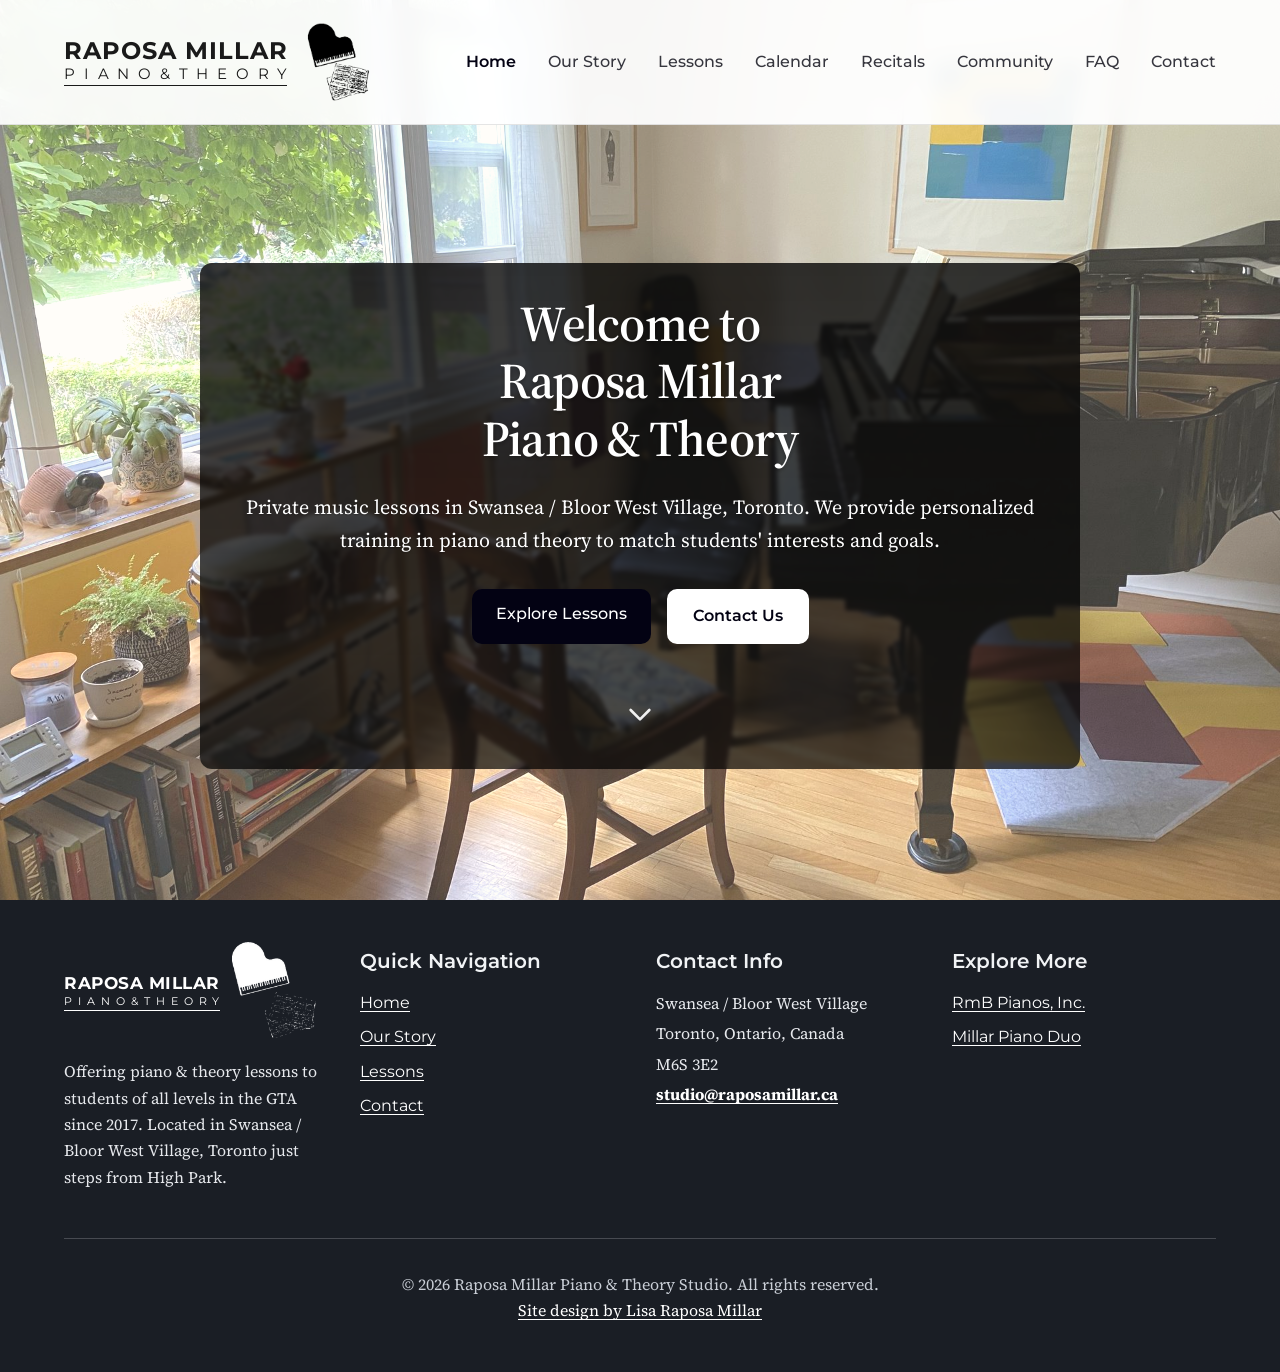
==== commit 7b3c94f1: "change heading fonts to serif" ====
--- a/index.html
+++ b/index.html
@@ -25,17 +25,17 @@
     <meta property="og:url" content="https://raposamillar.ca/" />
     <meta property="og:title" content="Raposa Millar Piano & Theory Studio" />
     <meta property="og:description" content="Piano lessons and music theory in Swansea / Bloor West Village, Toronto. Build creativity, technique, and confidence with Raposa Millar Piano & Theory Studio." />
-    <meta property="og:image" content="https://raposamillar.ca/assets/images/og-image.jpg?v=4" />
+    <meta property="og:image" content="https://raposamillar.ca/assets/images/og-image.jpg?v=5" />
 
     <!-- Twitter -->
     <meta name="twitter:card" content="summary_large_image" />
     <meta name="twitter:url" content="https://raposamillar.ca/" />
     <meta name="twitter:title" content="Raposa Millar Piano & Theory Studio" />
     <meta name="twitter:description" content="Piano lessons and music theory in Swansea / Bloor West Village, Toronto. Build creativity, technique, and confidence with Raposa Millar Piano & Theory Studio." />
-    <meta name="twitter:image" content="https://raposamillar.ca/assets/images/og-image.jpg?v=4" />
+    <meta name="twitter:image" content="https://raposamillar.ca/assets/images/og-image.jpg?v=5" />
 
     <!-- Styles & Fonts -->
-    <link rel="stylesheet" href="/styles.css?v=2.23">
+    <link rel="stylesheet" href="/styles.css?v=2.74">
     <link rel="preconnect" href="https://fonts.googleapis.com">
     <link rel="preconnect" href="https://fonts.gstatic.com" crossorigin>
     <link href="https://fonts.googleapis.com/css2?family=Montserrat:wght@400;500;600;700&family=Source+Serif+4:ital,wght@0,400;0,600;1,400&display=swap" rel="stylesheet">
@@ -49,7 +49,8 @@
             <a href="/" class="nav-brand">
                 <span class="nav-logo-wordmark">
                 <span class="nav-logo-name">Raposa Millar</span>
-                <span class="nav-logo-tagline" aria-label="Piano &amp; Theory">
+                <span class="nav-logo-tagline">
+                    <span class="visually-hidden">Piano &amp; Theory</span>
                     <span class="nav-logo-track" aria-hidden="true"><span>P</span><span>I</span><span>A</span><span>N</span><span>O</span><span>&amp;</span><span>T</span><span>H</span><span>E</span><span>O</span><span>R</span><span>Y</span></span>
                 </span>
             </span>
@@ -114,7 +115,8 @@
                     <p class="footer-brand">
                         <span class="footer-logo-wordmark">
                         <span class="footer-logo-name">Raposa Millar</span>
-                        <span class="footer-logo-tagline" aria-label="Piano &amp; Theory">
+                        <span class="footer-logo-tagline">
+                            <span class="visually-hidden">Piano &amp; Theory</span>
                             <span class="footer-logo-track" aria-hidden="true"><span>P</span><span>I</span><span>A</span><span>N</span><span>O</span><span>&amp;</span><span>T</span><span>H</span><span>E</span><span>O</span><span>R</span><span>Y</span></span>
                         </span>
                     </span>
@@ -128,7 +130,7 @@
                 <div class="footer-section">
                     <h2 class="footer-heading">Quick Navigation</h2>
                     <div class="footer-links">
-                        <a href="/">Welcome</a>
+                        <a href="/">Home</a>
                         <a href="/our-story/">Our Story</a>
                         <a href="/lessons/">Lessons</a>
                         <a href="/contact/">Contact</a>
@@ -155,7 +157,7 @@
             </div>
             
             <div class="footer-bottom">
-                <p>&copy; 2026 Raposa Millar Piano & Theory Studio. All rights reserved.</p>
+                <p>&copy; 2026 Raposa Millar Piano & Theory Studio. All rights reserved.<br><a href="https://ca.linkedin.com/in/lisa-raposa-millar">Site design by Lisa Raposa Millar<span class="visually-hidden"> (opens external site)</span></a></p>
             </div>
         </div>
     </footer>
--- a/styles.css
+++ b/styles.css
@@ -10,11 +10,48 @@
     --color-text-muted: #36363e; /* supporting labels/nav; ~12:1 on white, ≥10:1 on washes */
     --color-text-secondary: #2a2a31; /* body prose — stronger separation on soft page washes (AAA) */
     --color-brand: #004890; /* sampled from logo blue */
+    --color-brand-navy: #00366d;
+    /* Accent trio — yellow / orange / purple only (plus dark steps for icons/SVG) */
+    --color-accent-yellow: #FFBF00;
+    --color-accent-yellow-deep: #7a5608;
+    --color-accent-orange: #9A3412; /* ~7.3:1 on white (WCAG AAA) */
+    --color-accent-orange-mid: #b45309;
+    --color-accent-purple: #5a4570;
+    --color-accent-purple-deep: #4f3a72;
     /* Soft emboss for serif prose on light washes — highlight + shallow drop, not glow */
     --text-shadow-lift: 0 1px 0 rgba(255, 255, 255, 0.5), 0 1px 1px rgba(0, 0, 0, 0.1);
+    /* Simple painting frame — cool gray / off-white (B/W + blue system) */
+    --photo-frame-border: 1px solid rgba(54, 54, 62, 0.18);
+    --photo-frame-radius: 0.4rem;
+    --photo-frame-mat: #f5f8fc;
+    --photo-frame-shadow:
+        0 0 0 4px var(--photo-frame-mat),
+        0 0 0 5px rgba(54, 54, 62, 0.12),
+        0 2px 8px rgba(26, 30, 37, 0.07);
     --nav-offset: 7.75rem;
     --font-display: 'Montserrat', Arial, Helvetica, sans-serif;
     --font-body: 'Source Serif 4', Georgia, 'Times New Roman', Times, serif;
+    /* Sage / beige tokens (instructor photos + warm cream) */
+    --color-sage: #6b7c51;
+    --color-sage-deep: #566c48;
+    /* Page atmosphere washes — pale enough for dark text (AA+) */
+    --wash-sage-base: #f3f5f0;
+    --wash-sage-mid: #eef1e9;
+    --wash-sage-glow: rgba(107, 124, 81, 0.16);
+    --wash-sage-glow-soft: rgba(86, 108, 72, 0.12);
+    --wash-beige-base: #faf6e8;
+    --wash-beige-mid: #f5efd8;
+    --wash-beige-glow: rgba(240, 210, 120, 0.28);
+    --wash-beige-glow-soft: rgba(245, 220, 140, 0.18);
+    --wash-blue-light-base: #f7fafc;
+    --wash-blue-light-mid: #f1f5f9;
+    --wash-blue-base: #f3f6fa;
+    --wash-blue-mid: #eef3f8;
+    --wash-blue-deep-base: #eef3f8;
+    --wash-blue-deep-mid: #e4ecf5;
+    --wash-blue-glow-soft: rgba(0, 72, 144, 0.06);
+    --wash-blue-glow: rgba(0, 72, 144, 0.1);
+    --wash-blue-glow-strong: rgba(0, 72, 144, 0.14);
 }
 
 a {
@@ -25,7 +62,7 @@
 }
 
 a:hover {
-  color: #9A3412; /* darker orange — ~7.3:1 on white (WCAG AAA) */
+  color: var(--color-accent-orange);
 }
 
 /* Nav, buttons, and card-like controls: identified by context/affordance */
@@ -49,61 +86,50 @@
     overflow-x: hidden;
 }
 
-/* Interior page atmospheres — soft brand-tinted fields (not flat white) */
-/* Sage/olive wash sampled from instructor photos (#6b7c51, #566c48) */
-body.page-about {
-    background-color: #f3f5f0;
+/* Interior page atmospheres — four related families:
+   (1) Home: clean white
+   (2) Contact / Lessons / Recitals: warm beige / cream
+   (3) Our Story / Community: sage green wash
+   (4) FAQ / Calendar: cool brand-blue at light → mid */
+body.page-home {
+    background-color: #ffffff;
+}
+
+/* Warm beige — Contact, Lessons, Recitals */
+body.page-contact,
+body.page-lessons,
+body.page-recitals {
+    background-color: var(--wash-beige-base);
     background-image:
-        radial-gradient(ellipse 80% 50% at 90% 0%, rgba(107, 124, 81, 0.16), transparent 55%),
-        radial-gradient(ellipse 60% 40% at 0% 35%, rgba(86, 108, 72, 0.12), transparent 50%),
-        linear-gradient(180deg, #f4f6f1 0%, #eef1e9 100%);
-}
-
-body.page-lessons {
-    background-color: #f2f6fa;
+        radial-gradient(ellipse 85% 50% at 15% 0%, var(--wash-beige-glow), transparent 55%),
+        radial-gradient(ellipse 55% 40% at 100% 30%, var(--wash-beige-glow-soft), transparent 50%),
+        linear-gradient(180deg, #fbf7eb 0%, var(--wash-beige-mid) 55%, var(--wash-beige-base) 100%);
+}
+
+/* Sage — Our Story, Community (sampled from instructor photos) */
+body.page-about,
+body.page-community {
+    background-color: var(--wash-sage-base);
     background-image:
-        radial-gradient(ellipse 80% 50% at 100% 0%, rgba(0, 72, 144, 0.1), transparent 55%),
-        linear-gradient(165deg, #f4f8fc 0%, #eaf1f7 40%, #f3f6f9 100%);
-}
-
-/* Warm beige wash sampled from Lessons Begin / fall-leaves (#f1bc77) */
+        radial-gradient(ellipse 80% 50% at 90% 0%, var(--wash-sage-glow), transparent 55%),
+        radial-gradient(ellipse 60% 40% at 0% 35%, var(--wash-sage-glow-soft), transparent 50%),
+        linear-gradient(180deg, #f4f6f1 0%, var(--wash-sage-mid) 100%);
+}
+
+/* Cool blue — FAQ (lightest) */
+body.page-faq {
+    background-color: var(--wash-blue-light-base);
+    background-image:
+        radial-gradient(ellipse 80% 48% at 50% 0%, var(--wash-blue-glow-soft), transparent 55%),
+        linear-gradient(180deg, var(--wash-blue-light-base) 0%, var(--wash-blue-light-mid) 100%);
+}
+
+/* Cool blue — Calendar (mid) */
 body.page-calendar {
-    background-color: #f7f1e8;
+    background-color: var(--wash-blue-base);
     background-image:
-        radial-gradient(ellipse 80% 50% at 50% 0%, rgba(241, 188, 119, 0.28), transparent 55%),
-        radial-gradient(ellipse 55% 40% at 100% 30%, rgba(249, 201, 136, 0.18), transparent 50%),
-        linear-gradient(180deg, #f8f2e9 0%, #f3ebe0 100%);
-}
-
-body.page-recitals {
-    background-color: #faf6e8;
-    background-image:
-        radial-gradient(ellipse 85% 50% at 15% 0%, rgba(240, 210, 120, 0.28), transparent 55%),
-        radial-gradient(ellipse 55% 40% at 100% 30%, rgba(245, 220, 140, 0.18), transparent 50%),
-        linear-gradient(180deg, #fbf7eb 0%, #f5efd8 55%, #faf6e8 100%);
-}
-
-body.page-community {
-    background-color: #f2f7f6;
-    background-image:
-        radial-gradient(ellipse 80% 50% at 90% 0%, rgba(0, 72, 144, 0.1), transparent 55%),
-        radial-gradient(ellipse 60% 40% at 0% 40%, rgba(20, 90, 100, 0.06), transparent 50%),
-        linear-gradient(180deg, #f4f8f7 0%, #eef4f3 100%);
-}
-
-body.page-contact {
-    background-color: #faf6e8;
-    background-image:
-        radial-gradient(ellipse 85% 50% at 15% 0%, rgba(240, 210, 120, 0.28), transparent 55%),
-        radial-gradient(ellipse 55% 40% at 100% 30%, rgba(245, 220, 140, 0.18), transparent 50%),
-        linear-gradient(180deg, #fbf7eb 0%, #f5efd8 55%, #faf6e8 100%);
-}
-
-body.page-faq {
-    background-color: #f3f6fa;
-    background-image:
-        radial-gradient(ellipse 80% 50% at 50% 0%, rgba(0, 72, 144, 0.1), transparent 55%),
-        linear-gradient(180deg, #f5f8fc 0%, #eef3f8 100%);
+        radial-gradient(ellipse 80% 50% at 50% 0%, var(--wash-blue-glow), transparent 55%),
+        linear-gradient(180deg, #f5f8fc 0%, var(--wash-blue-mid) 100%);
 }
 
 .skip-link {
@@ -123,7 +149,7 @@
 
 .skip-link:focus {
     transform: translateY(0);
-    outline: 3px solid #FFBF00;
+    outline: 3px solid var(--color-accent-yellow);
     outline-offset: 2px;
 }
 
@@ -145,7 +171,6 @@
 }
 
 /* Typography */
-h1,
 h2,
 h3,
 h4 {
@@ -153,15 +178,20 @@
     font-weight: 600;
 }
 
+/* Page titles: Source Serif for a warmer, less geometric feel.
+   Sized above h2 so serif page titles stay optically larger than
+   bold geometric Montserrat section headings. */
 h1 {
-    font-size: 2.5rem;
+    font-family: var(--font-body);
+    font-size: 3.125rem;
     font-weight: 600;
-    line-height: 1.2;
+    line-height: 1.15;
+    letter-spacing: -0.015em;
     margin-bottom: 1.5rem;
 }
 
 h2 {
-    font-size: 2.5rem;
+    font-size: 2.125rem;
     font-weight: 600;
     line-height: 1.3;
     margin-bottom: 2rem;
@@ -170,9 +200,9 @@
 
 /* Interior page titles (formerly h2) */
 main > section > .container > h1 {
-    font-size: 2.5rem;
+    font-size: 3.125rem;
     font-weight: 600;
-    line-height: 1.3;
+    line-height: 1.2;
     margin-bottom: 2rem;
     text-align: center;
 }
@@ -826,9 +856,9 @@
 .lessons-section a.btn-primary:hover,
 .lessons-section a.btn-primary:focus-visible,
 .lessons-section a.btn-primary:active {
-  background-color: #FFBF00;
+  background-color: var(--color-accent-yellow);
   color: #000000;
-  border-color: #FFBF00;
+  border-color: var(--color-accent-yellow);
   box-shadow: 0 4px 14px rgba(0, 0, 0, 0.25);
 }
 
@@ -854,6 +884,40 @@
 .about-section {
     padding: 6rem 0;
     background: transparent;
+}
+
+.about-heading {
+    display: flex;
+    align-items: flex-end;
+    justify-content: center;
+    gap: 0.65rem;
+    margin-bottom: 1.25rem;
+    text-align: center;
+}
+
+.about-heading h1 {
+    margin-bottom: 0;
+    line-height: 1;
+}
+
+.about-book {
+    width: clamp(4rem, 11vw, 5.25rem);
+    height: auto;
+    flex-shrink: 0;
+    opacity: 0.95;
+    align-self: flex-end;
+    margin-bottom: 0.05em;
+}
+
+@media (max-width: 768px) {
+    .about-heading {
+        gap: 0.4rem;
+    }
+
+    .about-book {
+        width: clamp(3.25rem, 15vw, 4.25rem);
+        opacity: 0.92;
+    }
 }
 
 .studio-intro {
@@ -887,6 +951,9 @@
     aspect-ratio: 4 / 3;
     overflow: hidden;
     background-color: #e8eaed;
+    border: var(--photo-frame-border);
+    border-radius: var(--photo-frame-radius);
+    box-shadow: var(--photo-frame-shadow);
 }
 
 .instructor-image {
@@ -937,10 +1004,10 @@
 /* Instructor Quote Styling */
 .instructor-quote {
     position: relative;
-    border-left: 4px solid #030213;
-    border-radius: 0.625rem;
+    border: var(--photo-frame-border);
+    border-radius: var(--photo-frame-radius);
+    box-shadow: var(--photo-frame-shadow);
     padding: 1.5rem;
-    box-shadow: 0 2px 10px rgba(0, 0, 0, 0.08);
     overflow: hidden;
 }
 
@@ -1040,6 +1107,46 @@
     background: transparent;
 }
 
+.lessons-heading {
+    display: flex;
+    align-items: baseline;
+    justify-content: center;
+    gap: 0.65rem;
+    margin-bottom: 1.25rem;
+    text-align: center;
+}
+
+.lessons-heading h1 {
+    margin-bottom: 0;
+    line-height: 1;
+}
+
+.lessons-icon {
+    display: block;
+    flex-shrink: 0;
+    align-self: baseline;
+    margin-bottom: 0;
+    color: #004890;
+    font-family: "Segoe UI Symbol", "Apple Symbols", "Noto Sans Symbols 2", "Noto Sans Symbols", "DejaVu Sans", Times, serif;
+    font-size: clamp(4.25rem, 12vw, 5.75rem);
+    font-style: normal;
+    font-weight: 400;
+    line-height: 1;
+    opacity: 0.95;
+    user-select: none;
+}
+
+@media (max-width: 768px) {
+    .lessons-heading {
+        gap: 0.4rem;
+    }
+
+    .lessons-icon {
+        font-size: clamp(3.5rem, 17vw, 4.75rem);
+        opacity: 0.92;
+    }
+}
+
 /* Theory Levels Section */
 .theory-levels-section {
     padding: 4rem 0;
@@ -1149,13 +1256,7 @@
     text-align: center;
     text-decoration: none;
     color: inherit;
-    border-radius: 0.625rem;
-    transition: transform 0.2s ease;
-}
-
-.lesson-image-item:hover,
-.lesson-image-item:focus-visible {
-    transform: translateY(-2px);
+    border-radius: var(--photo-frame-radius);
 }
 
 .lesson-image-item:focus-visible {
@@ -1167,14 +1268,18 @@
     width: 100%;
     height: 300px;
     object-fit: cover;
-    border-radius: 0.625rem;
-    box-shadow: 0 4px 15px rgba(0, 0, 0, 0.1);
+    border: var(--photo-frame-border);
+    border-radius: var(--photo-frame-radius);
+    box-shadow: var(--photo-frame-shadow);
     transition: box-shadow 0.2s ease;
 }
 
 .lesson-image-item:hover img,
 .lesson-image-item:focus-visible img {
-    box-shadow: 0 8px 22px rgba(0, 0, 0, 0.16);
+    box-shadow:
+        0 0 0 4px var(--photo-frame-mat),
+        0 0 0 5px rgba(54, 54, 62, 0.18),
+        0 4px 14px rgba(26, 30, 37, 0.1);
 }
 
 .image-caption {
@@ -1306,6 +1411,9 @@
     overflow: hidden;
     color: white;
     height: 100%;
+    border: var(--photo-frame-border);
+    border-radius: var(--photo-frame-radius);
+    box-shadow: var(--photo-frame-shadow);
 }
 
 .age-group-card::before {
@@ -1398,10 +1506,44 @@
     background: transparent;
 }
 
+.calendar-heading {
+    display: flex;
+    align-items: flex-end;
+    justify-content: center;
+    gap: 0.65rem;
+    margin-bottom: 1.25rem;
+    text-align: center;
+}
+
+.calendar-heading h1 {
+    margin-bottom: 0;
+    line-height: 1;
+}
+
+.calendar-heading-image {
+    width: clamp(3.35rem, 9vw, 4.5rem);
+    height: auto;
+    flex-shrink: 0;
+    opacity: 0.95;
+    align-self: flex-end;
+    margin-bottom: 0.05em;
+}
+
 .calendar-intro {
     max-width: 800px;
     margin: 0 auto 2rem;
     text-align: center;
+}
+
+@media (max-width: 768px) {
+    .calendar-heading {
+        gap: 0.4rem;
+    }
+
+    .calendar-heading-image {
+        width: clamp(2.85rem, 13vw, 3.75rem);
+        opacity: 0.92;
+    }
 }
 
 .calendar-summary {
@@ -1412,7 +1554,7 @@
     text-align: left;
     background: rgba(255, 255, 255, 0.88);
     border-radius: 0.5rem;
-    box-shadow: 0 1px 4px rgba(60, 45, 30, 0.06);
+    box-shadow: 0 1px 4px rgba(26, 30, 37, 0.06);
 }
 
 .calendar-summary li {
@@ -1489,13 +1631,10 @@
     display: flex;
     flex-direction: column;
     height: 100%;
-    background: #faf7f2;
-    border: 1px solid rgba(92, 74, 55, 0.22);
-    border-radius: 0.4rem;
-    box-shadow:
-        0 0 0 4px #f7f1e8,
-        0 0 0 5px rgba(92, 74, 55, 0.16),
-        0 2px 8px rgba(60, 45, 30, 0.07);
+    background: #f8fafc;
+    border: var(--photo-frame-border);
+    border-radius: var(--photo-frame-radius);
+    box-shadow: var(--photo-frame-shadow);
     overflow: hidden;
 }
 
@@ -1594,8 +1733,8 @@
 }
 
 /* Calendar status dots + SVG icons (emoji replaced for consistency / a11y) */
-.calendar-icon--dot-pink,
-.calendar-icon--dot-green {
+.calendar-icon--dot-purple,
+.calendar-icon--dot-blue {
     display: inline-block;
     width: 0.95em;
     height: 0.95em;
@@ -1604,12 +1743,12 @@
     vertical-align: -0.05em;
 }
 
-.calendar-icon--dot-pink {
-    background: #c2186b; /* 5.8:1 on white */
-}
-
-.calendar-icon--dot-green {
-    background: #5f7a4a; /* 4.8:1 on white — muted sage */
+.calendar-icon--dot-purple {
+    background: var(--color-accent-purple); /* ~7:1 on white */
+}
+
+.calendar-icon--dot-blue {
+    background: var(--color-brand); /* brand blue — replaces sage green */
 }
 
 /* Calendar decorative icons — CSS/SVG for consistent cross-platform rendering.
@@ -1633,50 +1772,50 @@
 
 
 .calendar-icon--pumpkin {
-    background-color: #b45309;
+    background-color: var(--color-accent-orange-mid);
     -webkit-mask-image: url("data:image/svg+xml,%3Csvg%20xmlns%3D%22http%3A%2F%2Fwww.w3.org%2F2000%2Fsvg%22%20viewBox%3D%220%200%2024%2024%22%20fill%3D%22black%22%3E%3Cellipse%20cx%3D%227%22%20cy%3D%2214.5%22%20rx%3D%224.6%22%20ry%3D%226.2%22%2F%3E%3Cellipse%20cx%3D%2217%22%20cy%3D%2214.5%22%20rx%3D%224.6%22%20ry%3D%226.2%22%2F%3E%3Cellipse%20cx%3D%2212%22%20cy%3D%2213.8%22%20rx%3D%225.4%22%20ry%3D%226.8%22%2F%3E%3Cpath%20d%3D%22M10.8%207.2c0-2.6.7-4.6%201.8-5.8.25%201.8.35%203.7.3%205.5-.7.15-1.4.35-2.1.3z%22%2F%3E%3C%2Fsvg%3E");
     mask-image: url("data:image/svg+xml,%3Csvg%20xmlns%3D%22http%3A%2F%2Fwww.w3.org%2F2000%2Fsvg%22%20viewBox%3D%220%200%2024%2024%22%20fill%3D%22black%22%3E%3Cellipse%20cx%3D%227%22%20cy%3D%2214.5%22%20rx%3D%224.6%22%20ry%3D%226.2%22%2F%3E%3Cellipse%20cx%3D%2217%22%20cy%3D%2214.5%22%20rx%3D%224.6%22%20ry%3D%226.2%22%2F%3E%3Cellipse%20cx%3D%2212%22%20cy%3D%2213.8%22%20rx%3D%225.4%22%20ry%3D%226.8%22%2F%3E%3Cpath%20d%3D%22M10.8%207.2c0-2.6.7-4.6%201.8-5.8.25%201.8.35%203.7.3%205.5-.7.15-1.4.35-2.1.3z%22%2F%3E%3C%2Fsvg%3E");
 }
 
 .calendar-icon--plane {
-    background-color: #004890;
+    background-color: var(--color-brand);
     -webkit-mask-image: url("data:image/svg+xml,%3Csvg%20xmlns%3D%22http%3A%2F%2Fwww.w3.org%2F2000%2Fsvg%22%20viewBox%3D%220%200%2024%2024%22%20fill%3D%22black%22%3E%3Cpath%20d%3D%22M21%2016v-2l-8-5V3.5c0-.83-.67-1.5-1.5-1.5S10%202.67%2010%203.5V9l-8%205v2l8-2.5V19l-2%201.5V22l3.5-1%203.5%201v-1.5L13%2019v-5.5l8%202.5z%22%2F%3E%3C%2Fsvg%3E");
     mask-image: url("data:image/svg+xml,%3Csvg%20xmlns%3D%22http%3A%2F%2Fwww.w3.org%2F2000%2Fsvg%22%20viewBox%3D%220%200%2024%2024%22%20fill%3D%22black%22%3E%3Cpath%20d%3D%22M21%2016v-2l-8-5V3.5c0-.83-.67-1.5-1.5-1.5S10%202.67%2010%203.5V9l-8%205v2l8-2.5V19l-2%201.5V22l3.5-1%203.5%201v-1.5L13%2019v-5.5l8%202.5z%22%2F%3E%3C%2Fsvg%3E");
 }
 
 .calendar-icon--snowflake {
-    background-color: #3d5a73;
+    background-color: var(--color-brand-navy);
     -webkit-mask-image: url("data:image/svg+xml,%3Csvg%20xmlns%3D%22http%3A%2F%2Fwww.w3.org%2F2000%2Fsvg%22%20viewBox%3D%220%200%2024%2024%22%20fill%3D%22black%22%3E%3Cpath%20d%3D%22M12.82%2C12.00L12.82%2C2.70L11.18%2C2.70L11.18%2C12.00ZM12.43%2C5.05L10.15%2C3.26L9.28%2C4.37L11.57%2C6.15ZM12.43%2C6.15L14.72%2C4.37L13.85%2C3.26L11.57%2C5.05ZM12.40%2C7.79L10.67%2C6.43L9.87%2C7.46L11.60%2C8.81ZM12.40%2C8.81L14.13%2C7.46L13.33%2C6.43L11.60%2C7.79ZM12.41%2C12.71L20.47%2C8.06L19.64%2C6.64L11.59%2C11.29ZM18.24%2C8.90L18.64%2C6.03L17.25%2C5.83L16.85%2C8.70ZM17.28%2C9.45L19.97%2C10.54L20.49%2C9.24L17.80%2C8.15ZM15.85%2C10.24L16.15%2C8.06L14.87%2C7.88L14.56%2C10.06ZM14.96%2C10.75L17.00%2C11.58L17.49%2C10.37L15.45%2C9.55ZM11.59%2C12.71L19.64%2C17.36L20.47%2C15.94L12.41%2C11.29ZM17.80%2C15.85L20.49%2C14.76L19.97%2C13.46L17.28%2C14.55ZM16.85%2C15.30L17.25%2C18.17L18.64%2C17.97L18.24%2C15.10ZM15.45%2C14.45L17.49%2C13.63L17.00%2C12.42L14.96%2C13.25ZM14.56%2C13.94L14.87%2C16.12L16.15%2C15.94L15.85%2C13.76ZM11.18%2C12.00L11.18%2C21.30L12.82%2C21.30L12.82%2C12.00ZM11.57%2C18.95L13.85%2C20.74L14.72%2C19.63L12.43%2C17.85ZM11.57%2C17.85L9.28%2C19.63L10.15%2C20.74L12.43%2C18.95ZM11.60%2C16.21L13.33%2C17.57L14.13%2C16.54L12.40%2C15.19ZM11.60%2C15.19L9.87%2C16.54L10.67%2C17.57L12.40%2C16.21ZM11.59%2C11.29L3.53%2C15.94L4.36%2C17.36L12.41%2C12.71ZM5.76%2C15.10L5.36%2C17.97L6.75%2C18.17L7.15%2C15.30ZM6.72%2C14.55L4.03%2C13.46L3.51%2C14.76L6.20%2C15.85ZM8.15%2C13.76L7.85%2C15.94L9.13%2C16.12L9.44%2C13.94ZM9.04%2C13.25L7.00%2C12.42L6.51%2C13.63L8.55%2C14.45ZM12.41%2C11.29L4.36%2C6.64L3.53%2C8.06L11.59%2C12.71ZM6.20%2C8.15L3.51%2C9.24L4.03%2C10.54L6.72%2C9.45ZM7.15%2C8.70L6.75%2C5.83L5.36%2C6.03L5.76%2C8.90ZM8.55%2C9.55L6.51%2C10.37L7.00%2C11.58L9.04%2C10.75ZM9.44%2C10.06L9.13%2C7.88L7.85%2C8.06L8.15%2C10.24Z%22%2F%3E%3Ccircle%20cx%3D%2212%22%20cy%3D%2212%22%20r%3D%221.65%22%2F%3E%3C%2Fsvg%3E");
     mask-image: url("data:image/svg+xml,%3Csvg%20xmlns%3D%22http%3A%2F%2Fwww.w3.org%2F2000%2Fsvg%22%20viewBox%3D%220%200%2024%2024%22%20fill%3D%22black%22%3E%3Cpath%20d%3D%22M12.82%2C12.00L12.82%2C2.70L11.18%2C2.70L11.18%2C12.00ZM12.43%2C5.05L10.15%2C3.26L9.28%2C4.37L11.57%2C6.15ZM12.43%2C6.15L14.72%2C4.37L13.85%2C3.26L11.57%2C5.05ZM12.40%2C7.79L10.67%2C6.43L9.87%2C7.46L11.60%2C8.81ZM12.40%2C8.81L14.13%2C7.46L13.33%2C6.43L11.60%2C7.79ZM12.41%2C12.71L20.47%2C8.06L19.64%2C6.64L11.59%2C11.29ZM18.24%2C8.90L18.64%2C6.03L17.25%2C5.83L16.85%2C8.70ZM17.28%2C9.45L19.97%2C10.54L20.49%2C9.24L17.80%2C8.15ZM15.85%2C10.24L16.15%2C8.06L14.87%2C7.88L14.56%2C10.06ZM14.96%2C10.75L17.00%2C11.58L17.49%2C10.37L15.45%2C9.55ZM11.59%2C12.71L19.64%2C17.36L20.47%2C15.94L12.41%2C11.29ZM17.80%2C15.85L20.49%2C14.76L19.97%2C13.46L17.28%2C14.55ZM16.85%2C15.30L17.25%2C18.17L18.64%2C17.97L18.24%2C15.10ZM15.45%2C14.45L17.49%2C13.63L17.00%2C12.42L14.96%2C13.25ZM14.56%2C13.94L14.87%2C16.12L16.15%2C15.94L15.85%2C13.76ZM11.18%2C12.00L11.18%2C21.30L12.82%2C21.30L12.82%2C12.00ZM11.57%2C18.95L13.85%2C20.74L14.72%2C19.63L12.43%2C17.85ZM11.57%2C17.85L9.28%2C19.63L10.15%2C20.74L12.43%2C18.95ZM11.60%2C16.21L13.33%2C17.57L14.13%2C16.54L12.40%2C15.19ZM11.60%2C15.19L9.87%2C16.54L10.67%2C17.57L12.40%2C16.21ZM11.59%2C11.29L3.53%2C15.94L4.36%2C17.36L12.41%2C12.71ZM5.76%2C15.10L5.36%2C17.97L6.75%2C18.17L7.15%2C15.30ZM6.72%2C14.55L4.03%2C13.46L3.51%2C14.76L6.20%2C15.85ZM8.15%2C13.76L7.85%2C15.94L9.13%2C16.12L9.44%2C13.94ZM9.04%2C13.25L7.00%2C12.42L6.51%2C13.63L8.55%2C14.45ZM12.41%2C11.29L4.36%2C6.64L3.53%2C8.06L11.59%2C12.71ZM6.20%2C8.15L3.51%2C9.24L4.03%2C10.54L6.72%2C9.45ZM7.15%2C8.70L6.75%2C5.83L5.36%2C6.03L5.76%2C8.90ZM8.55%2C9.55L6.51%2C10.37L7.00%2C11.58L9.04%2C10.75ZM9.44%2C10.06L9.13%2C7.88L7.85%2C8.06L8.15%2C10.24Z%22%2F%3E%3Ccircle%20cx%3D%2212%22%20cy%3D%2212%22%20r%3D%221.65%22%2F%3E%3C%2Fsvg%3E");
 }
 
 .calendar-icon--family {
-    background-color: #5a4570;
+    background-color: var(--color-accent-purple);
     -webkit-mask-image: url("data:image/svg+xml,%3Csvg%20xmlns%3D%22http%3A%2F%2Fwww.w3.org%2F2000%2Fsvg%22%20viewBox%3D%220%200%2024%2024%22%20fill%3D%22black%22%3E%3Ccircle%20cx%3D%227%22%20cy%3D%226%22%20r%3D%222.2%22%2F%3E%3Cpath%20d%3D%22M3.8%2012.2c0-1.8%201.4-3.2%203.2-3.2s3.2%201.4%203.2%203.2V18H3.8v-5.8z%22%2F%3E%3Ccircle%20cx%3D%2217%22%20cy%3D%226%22%20r%3D%222.2%22%2F%3E%3Cpath%20d%3D%22M13.8%2012.2c0-1.8%201.4-3.2%203.2-3.2s3.2%201.4%203.2%203.2V18h-6.4v-5.8z%22%2F%3E%3Ccircle%20cx%3D%2212%22%20cy%3D%227.2%22%20r%3D%221.8%22%2F%3E%3Cpath%20d%3D%22M9.4%2013c0-1.4%201.2-2.6%202.6-2.6s2.6%201.2%202.6%202.6V18h-5.2v-5z%22%2F%3E%3C%2Fsvg%3E");
     mask-image: url("data:image/svg+xml,%3Csvg%20xmlns%3D%22http%3A%2F%2Fwww.w3.org%2F2000%2Fsvg%22%20viewBox%3D%220%200%2024%2024%22%20fill%3D%22black%22%3E%3Ccircle%20cx%3D%227%22%20cy%3D%226%22%20r%3D%222.2%22%2F%3E%3Cpath%20d%3D%22M3.8%2012.2c0-1.8%201.4-3.2%203.2-3.2s3.2%201.4%203.2%203.2V18H3.8v-5.8z%22%2F%3E%3Ccircle%20cx%3D%2217%22%20cy%3D%226%22%20r%3D%222.2%22%2F%3E%3Cpath%20d%3D%22M13.8%2012.2c0-1.8%201.4-3.2%203.2-3.2s3.2%201.4%203.2%203.2V18h-6.4v-5.8z%22%2F%3E%3Ccircle%20cx%3D%2212%22%20cy%3D%227.2%22%20r%3D%221.8%22%2F%3E%3Cpath%20d%3D%22M9.4%2013c0-1.4%201.2-2.6%202.6-2.6s2.6%201.2%202.6%202.6V18h-5.2v-5z%22%2F%3E%3C%2Fsvg%3E");
 }
 
 .calendar-icon--suitcase {
-    background-color: #5c4030;
+    background-color: var(--color-accent-orange-mid);
     -webkit-mask-image: url("data:image/svg+xml,%3Csvg%20xmlns%3D%22http%3A%2F%2Fwww.w3.org%2F2000%2Fsvg%22%20viewBox%3D%220%200%2024%2024%22%20fill%3D%22black%22%20fill-rule%3D%22evenodd%22%3E%3Cpath%20d%3D%22M9.2%205.2V3.6c0-.9.7-1.6%201.6-1.6h2.4c.9%200%201.6.7%201.6%201.6v1.6h-1.35V3.7c0-.2-.15-.35-.35-.35h-2.1c-.2%200-.35.15-.35.35v1.5H9.2z%22%2F%3E%3Cpath%20d%3D%22M3%206.4c-.8%200-1.5.7-1.5%201.5v10.2c0%201.4%201.1%202.5%202.5%202.5h16c1.4%200%202.5-1.1%202.5-2.5V7.9c0-.8-.7-1.5-1.5-1.5H3zM5.6%208.3h1.35v9.4H5.6V8.3zM17.05%208.3H18.4v9.4h-1.35V8.3zM10.15%2010.4h3.7c.55%200%201%20.45%201%201v3.3c0%20.55-.45%201-1%201h-3.7c-.55%200-1-.45-1-1v-3.3c0-.55.45-1%201-1zM11.35%2011.7h1.3v2.2h-1.3v-2.2z%22%2F%3E%3Crect%20x%3D%225.2%22%20y%3D%2220.35%22%20width%3D%222.6%22%20height%3D%221.35%22%20rx%3D%220.55%22%2F%3E%3Crect%20x%3D%2216.2%22%20y%3D%2220.35%22%20width%3D%222.6%22%20height%3D%221.35%22%20rx%3D%220.55%22%2F%3E%3C%2Fsvg%3E");
     mask-image: url("data:image/svg+xml,%3Csvg%20xmlns%3D%22http%3A%2F%2Fwww.w3.org%2F2000%2Fsvg%22%20viewBox%3D%220%200%2024%2024%22%20fill%3D%22black%22%20fill-rule%3D%22evenodd%22%3E%3Cpath%20d%3D%22M9.2%205.2V3.6c0-.9.7-1.6%201.6-1.6h2.4c.9%200%201.6.7%201.6%201.6v1.6h-1.35V3.7c0-.2-.15-.35-.35-.35h-2.1c-.2%200-.35.15-.35.35v1.5H9.2z%22%2F%3E%3Cpath%20d%3D%22M3%206.4c-.8%200-1.5.7-1.5%201.5v10.2c0%201.4%201.1%202.5%202.5%202.5h16c1.4%200%202.5-1.1%202.5-2.5V7.9c0-.8-.7-1.5-1.5-1.5H3zM5.6%208.3h1.35v9.4H5.6V8.3zM17.05%208.3H18.4v9.4h-1.35V8.3zM10.15%2010.4h3.7c.55%200%201%20.45%201%201v3.3c0%20.55-.45%201-1%201h-3.7c-.55%200-1-.45-1-1v-3.3c0-.55.45-1%201-1zM11.35%2011.7h1.3v2.2h-1.3v-2.2z%22%2F%3E%3Crect%20x%3D%225.2%22%20y%3D%2220.35%22%20width%3D%222.6%22%20height%3D%221.35%22%20rx%3D%220.55%22%2F%3E%3Crect%20x%3D%2216.2%22%20y%3D%2220.35%22%20width%3D%222.6%22%20height%3D%221.35%22%20rx%3D%220.55%22%2F%3E%3C%2Fsvg%3E");
 }
 
 .calendar-icon--crown {
-    background-color: #7a5608;
+    background-color: var(--color-accent-yellow-deep);
     -webkit-mask-image: url("data:image/svg+xml,%3Csvg%20xmlns%3D%22http%3A%2F%2Fwww.w3.org%2F2000%2Fsvg%22%20viewBox%3D%220%200%2024%2024%22%20fill%3D%22black%22%3E%3Cpath%20d%3D%22M3%2016.5%205.5%208l4%204.5L12%205.5l2.5%207%204-4.5%202.5%208.5H3z%22%2F%3E%3Crect%20x%3D%224%22%20y%3D%2217.2%22%20width%3D%2216%22%20height%3D%222.3%22%20rx%3D%22.4%22%2F%3E%3Ccircle%20cx%3D%225.5%22%20cy%3D%227.2%22%20r%3D%221.2%22%2F%3E%3Ccircle%20cx%3D%2212%22%20cy%3D%224.5%22%20r%3D%221.2%22%2F%3E%3Ccircle%20cx%3D%2218.5%22%20cy%3D%227.2%22%20r%3D%221.2%22%2F%3E%3C%2Fsvg%3E");
     mask-image: url("data:image/svg+xml,%3Csvg%20xmlns%3D%22http%3A%2F%2Fwww.w3.org%2F2000%2Fsvg%22%20viewBox%3D%220%200%2024%2024%22%20fill%3D%22black%22%3E%3Cpath%20d%3D%22M3%2016.5%205.5%208l4%204.5L12%205.5l2.5%207%204-4.5%202.5%208.5H3z%22%2F%3E%3Crect%20x%3D%224%22%20y%3D%2217.2%22%20width%3D%2216%22%20height%3D%222.3%22%20rx%3D%22.4%22%2F%3E%3Ccircle%20cx%3D%225.5%22%20cy%3D%227.2%22%20r%3D%221.2%22%2F%3E%3Ccircle%20cx%3D%2212%22%20cy%3D%224.5%22%20r%3D%221.2%22%2F%3E%3Ccircle%20cx%3D%2218.5%22%20cy%3D%227.2%22%20r%3D%221.2%22%2F%3E%3C%2Fsvg%3E");
 }
 
 
 .calendar-icon--notes {
-    background-color: #004890;
+    background-color: var(--color-brand);
     -webkit-mask-image: url("data:image/svg+xml,%3Csvg%20xmlns%3D%22http%3A%2F%2Fwww.w3.org%2F2000%2Fsvg%22%20viewBox%3D%220%200%2024%2024%22%20fill%3D%22black%22%3E%3Cellipse%20cx%3D%227%22%20cy%3D%2218%22%20rx%3D%223%22%20ry%3D%222%22%2F%3E%3Cellipse%20cx%3D%2216%22%20cy%3D%2216%22%20rx%3D%223%22%20ry%3D%222%22%2F%3E%3Crect%20x%3D%229%22%20y%3D%225%22%20width%3D%222%22%20height%3D%2213%22%2F%3E%3Crect%20x%3D%2218%22%20y%3D%225%22%20width%3D%222%22%20height%3D%2211%22%2F%3E%3Crect%20x%3D%229%22%20y%3D%225%22%20width%3D%2211%22%20height%3D%223%22%2F%3E%3C%2Fsvg%3E");
     mask-image: url("data:image/svg+xml,%3Csvg%20xmlns%3D%22http%3A%2F%2Fwww.w3.org%2F2000%2Fsvg%22%20viewBox%3D%220%200%2024%2024%22%20fill%3D%22black%22%3E%3Cellipse%20cx%3D%227%22%20cy%3D%2218%22%20rx%3D%223%22%20ry%3D%222%22%2F%3E%3Cellipse%20cx%3D%2216%22%20cy%3D%2216%22%20rx%3D%223%22%20ry%3D%222%22%2F%3E%3Crect%20x%3D%229%22%20y%3D%225%22%20width%3D%222%22%20height%3D%2213%22%2F%3E%3Crect%20x%3D%2218%22%20y%3D%225%22%20width%3D%222%22%20height%3D%2211%22%2F%3E%3Crect%20x%3D%229%22%20y%3D%225%22%20width%3D%2211%22%20height%3D%223%22%2F%3E%3C%2Fsvg%3E");
 }
 
 .calendar-icon--sun {
-    background-color: #8a5500;
+    background-color: var(--color-accent-yellow-deep);
     -webkit-mask-image: url("data:image/svg+xml,%3Csvg%20xmlns%3D%22http%3A%2F%2Fwww.w3.org%2F2000%2Fsvg%22%20viewBox%3D%220%200%2024%2024%22%20fill%3D%22black%22%3E%3Ccircle%20cx%3D%2212%22%20cy%3D%2212%22%20r%3D%224.2%22%2F%3E%3Cpath%20d%3D%22M12.78%2C6.30L12.78%2C2.20L11.22%2C2.20L11.22%2C6.30Z%22%2F%3E%3Cpath%20d%3D%22M16.58%2C8.52L19.48%2C5.62L18.38%2C4.52L15.48%2C7.42Z%22%2F%3E%3Cpath%20d%3D%22M17.70%2C12.78L21.80%2C12.78L21.80%2C11.22L17.70%2C11.22Z%22%2F%3E%3Cpath%20d%3D%22M15.48%2C16.58L18.38%2C19.48L19.48%2C18.38L16.58%2C15.48Z%22%2F%3E%3Cpath%20d%3D%22M11.22%2C17.70L11.22%2C21.80L12.78%2C21.80L12.78%2C17.70Z%22%2F%3E%3Cpath%20d%3D%22M7.42%2C15.48L4.52%2C18.38L5.62%2C19.48L8.52%2C16.58Z%22%2F%3E%3Cpath%20d%3D%22M6.30%2C11.22L2.20%2C11.23L2.20%2C12.78L6.30%2C12.78Z%22%2F%3E%3Cpath%20d%3D%22M8.52%2C7.42L5.62%2C4.52L4.52%2C5.62L7.42%2C8.52Z%22%2F%3E%3C%2Fsvg%3E");
     mask-image: url("data:image/svg+xml,%3Csvg%20xmlns%3D%22http%3A%2F%2Fwww.w3.org%2F2000%2Fsvg%22%20viewBox%3D%220%200%2024%2024%22%20fill%3D%22black%22%3E%3Ccircle%20cx%3D%2212%22%20cy%3D%2212%22%20r%3D%224.2%22%2F%3E%3Cpath%20d%3D%22M12.78%2C6.30L12.78%2C2.20L11.22%2C2.20L11.22%2C6.30Z%22%2F%3E%3Cpath%20d%3D%22M16.58%2C8.52L19.48%2C5.62L18.38%2C4.52L15.48%2C7.42Z%22%2F%3E%3Cpath%20d%3D%22M17.70%2C12.78L21.80%2C12.78L21.80%2C11.22L17.70%2C11.22Z%22%2F%3E%3Cpath%20d%3D%22M15.48%2C16.58L18.38%2C19.48L19.48%2C18.38L16.58%2C15.48Z%22%2F%3E%3Cpath%20d%3D%22M11.22%2C17.70L11.22%2C21.80L12.78%2C21.80L12.78%2C17.70Z%22%2F%3E%3Cpath%20d%3D%22M7.42%2C15.48L4.52%2C18.38L5.62%2C19.48L8.52%2C16.58Z%22%2F%3E%3Cpath%20d%3D%22M6.30%2C11.22L2.20%2C11.23L2.20%2C12.78L6.30%2C12.78Z%22%2F%3E%3Cpath%20d%3D%22M8.52%2C7.42L5.62%2C4.52L4.52%2C5.62L7.42%2C8.52Z%22%2F%3E%3C%2Fsvg%3E");
 }
@@ -1715,7 +1854,12 @@
     .faq-question,
     .hamburger,
     .calendar-summary,
-    .calendar-card {
+    .calendar-card,
+    .gallery-item,
+    .instructor-photo,
+    .instructor-quote,
+    .lesson-image-item img,
+    .age-group-card {
         border: 1px solid CanvasText;
         box-shadow: none;
         background: Canvas;
@@ -1723,7 +1867,7 @@
     }
 
     .nav-link,
-    .footer-links a,
+    .footer a,
     .faq-question,
     .btn {
         color: LinkText;
@@ -1761,8 +1905,8 @@
     }
 
     .calendar-icon--svg,
-    .calendar-icon--dot-pink,
-    .calendar-icon--dot-green {
+    .calendar-icon--dot-purple,
+    .calendar-icon--dot-blue {
         background-color: CanvasText !important;
         box-shadow: none;
     }
@@ -1847,8 +1991,8 @@
 .calendar-card--spring::after {
     background: linear-gradient(
         145deg,
-        rgba(247, 252, 248, 0.94) 0%,
-        rgba(240, 249, 244, 0.9) 100%
+        rgba(245, 248, 252, 0.94) 0%,
+        rgba(238, 243, 248, 0.9) 100%
     );
 }
 
@@ -2084,14 +2228,185 @@
 
 .recitals-intro {
     max-width: 800px;
-    margin: 0 auto 4rem;
+    margin: 0 auto 1.75rem;
     text-align: center;
+}
+
+.recital-play {
+    margin: 0 auto 3.5rem;
+    text-align: center;
+}
+
+.recital-play-label {
+    position: relative;
+    display: inline-block;
+    margin: 0 0 0.35rem;
+    padding-right: 2.75rem;
+    color: #004890;
+    font-family: "Source Serif 4", Georgia, serif;
+    font-size: clamp(1.15rem, 2.8vw, 1.4rem);
+    font-style: italic;
+    font-weight: 600;
+    line-height: 1.2;
+    text-shadow: var(--text-shadow-lift);
+}
+
+.recital-play-arrow {
+    position: absolute;
+    right: 0;
+    top: 0.15em;
+    width: 2.4rem;
+    height: auto;
+    transform: rotate(18deg);
+    pointer-events: none;
+}
+
+.recital-keyboard {
+    display: block;
+    /* Min ~18rem keeps black keys ≥24×24 CSS px (WCAG 2.5.8) with SVG key width 7 */
+    width: clamp(18rem, 70vw, 26rem);
+    height: auto;
+    margin: 0 auto;
+    overflow: visible;
+    -webkit-tap-highlight-color: transparent;
+    touch-action: none;
+    user-select: none;
+}
+
+.piano-key {
+    cursor: pointer;
+    outline: none;
+    transition: fill 0.06s ease;
+}
+
+.piano-key--white {
+    fill: #f7f2e8;
+    stroke: #cfc6b4;
+    stroke-width: 1;
+}
+
+.piano-key--black {
+    fill: #1a1a1c;
+    stroke: #0d0d0e;
+    stroke-width: 0.5;
+}
+
+.piano-key--white:hover,
+.piano-key--white:focus-visible {
+    fill: #fffef8;
+}
+
+.piano-key--black:hover,
+.piano-key--black:focus-visible {
+    fill: #6a6a72;
+}
+
+.piano-key--white.is-pressed,
+.piano-key--white:active {
+    fill: #ffe08a;
+}
+
+.piano-key--black.is-pressed,
+.piano-key--black:active {
+    fill: #8a8a94;
+}
+
+.piano-key:focus-visible {
+    stroke: #004890;
+    stroke-width: 1.5;
+}
+
+@media (max-width: 768px) {
+    .recital-play {
+        margin-bottom: 2.75rem;
+    }
+
+    .recital-keyboard {
+        width: min(26rem, calc(100vw - 1.25rem));
+    }
 }
 
 /* Community Section */
 .community-section {
+    position: relative;
     padding: 6rem 0;
     background: transparent;
+    overflow: hidden;
+}
+
+/* Decorative grass — sage greens; non-interactive */
+.community-grass {
+    position: absolute;
+    inset: 0;
+    pointer-events: none;
+    z-index: 0;
+}
+
+.community-section > .container {
+    position: relative;
+    z-index: 1;
+}
+
+.community-heading {
+    display: flex;
+    align-items: flex-end;
+    justify-content: center;
+    gap: 0.65rem;
+    margin-bottom: 1.25rem;
+    text-align: center;
+}
+
+.community-heading h1 {
+    margin-bottom: 0;
+    line-height: 1;
+}
+
+.community-tree {
+    width: clamp(3.35rem, 9vw, 4.5rem);
+    height: auto;
+    flex-shrink: 0;
+    opacity: 0.95;
+    align-self: flex-end;
+    margin-bottom: 0.05em;
+}
+
+.community-grass-cluster {
+    position: absolute;
+    width: min(11rem, 28vw);
+    height: auto;
+    opacity: 0.88;
+}
+
+.community-grass-cluster--left {
+    left: -0.75rem;
+}
+
+.community-grass-cluster--right {
+    right: -0.75rem;
+}
+
+.community-grass-cluster--bottom {
+    bottom: -0.5rem;
+}
+
+@media (max-width: 768px) {
+    .community-heading {
+        gap: 0.4rem;
+    }
+
+    .community-tree {
+        width: clamp(2.85rem, 13vw, 3.75rem);
+        opacity: 0.92;
+    }
+
+    .community-grass-cluster {
+        opacity: 0.75;
+    }
+
+    .community-grass-cluster--bottom {
+        width: min(7.5rem, 34vw);
+        bottom: -0.25rem;
+    }
 }
 
 .community-intro {
@@ -2182,6 +2497,46 @@
 .faq-section {
     padding: 6rem 0;
     background: transparent;
+}
+
+.faq-heading {
+    display: flex;
+    align-items: baseline;
+    justify-content: center;
+    gap: 0.65rem;
+    margin-bottom: 1.25rem;
+    text-align: center;
+}
+
+.faq-heading h1 {
+    margin-bottom: 0;
+    line-height: 1;
+}
+
+.faq-mark {
+    display: block;
+    flex-shrink: 0;
+    align-self: baseline;
+    margin-bottom: 0;
+    color: #004890;
+    font-family: var(--font-display);
+    font-size: clamp(3.5rem, 10vw, 4.75rem);
+    font-style: normal;
+    font-weight: 600;
+    line-height: 1;
+    opacity: 0.95;
+    user-select: none;
+}
+
+@media (max-width: 768px) {
+    .faq-heading {
+        gap: 0.4rem;
+    }
+
+    .faq-mark {
+        font-size: clamp(2.85rem, 14vw, 3.75rem);
+        opacity: 0.92;
+    }
 }
 
 .faq-intro {
@@ -2261,7 +2616,6 @@
     width: 1.25rem;
     height: 1.25rem;
     color: var(--color-brand); /* 9:1 on white — AAA */
-    transition: transform 0.3s ease !important;
     transform: rotate(0deg);
 }
 
@@ -2271,7 +2625,7 @@
 
 .faq-question.active .faq-chevron {
     color: white;
-    transform: rotate(180deg) !important;
+    transform: rotate(180deg);
 }
 
 .faq-answer {
@@ -2509,13 +2863,20 @@
     color: var(--footer-heading);
 }
 
+.footer a {
+    color: #ffffff;
+}
+
+.footer a:hover {
+    color: var(--footer-heading);
+}
+
+.footer a:focus-visible {
+    outline-color: #ffbf00; /* gold — visible on dark footer */
+}
+
 .footer-contact a {
-    color: var(--footer-text);
     text-decoration: underline;
-}
-
-.footer-contact a:hover {
-    color: var(--footer-heading);
 }
 
 .footer-section p {
@@ -2531,7 +2892,6 @@
 }
 
 .footer-links a {
-    color: var(--footer-muted);
     text-decoration: underline;
     text-decoration-thickness: 1px;
     text-underline-offset: 0.16em;
@@ -2540,10 +2900,6 @@
     cursor: pointer;
 }
 
-.footer-links a:hover {
-    color: var(--footer-heading);
-}
-
 .footer-contact {
     font-size: 1rem;
     color: var(--footer-text);
@@ -2568,6 +2924,12 @@
     text-shadow: none;
 }
 
+.footer-bottom a {
+    text-decoration: underline;
+    text-decoration-thickness: 1px;
+    text-underline-offset: 0.16em;
+}
+
 /* Photo Gallery */
 .masonry-gallery {
     column-count: 4;
@@ -2581,16 +2943,17 @@
     margin: 0 0 1.5rem;
     break-inside: avoid;
     background: white;
-    border-radius: 12px;
+    border: var(--photo-frame-border);
+    border-radius: var(--photo-frame-radius);
     overflow: hidden;
-    box-shadow: 0 4px 6px rgba(0, 0, 0, 0.1);
+    box-shadow: var(--photo-frame-shadow);
 }
 
 .gallery-item img {
     width: 100%;
     height: auto;
     display: block;
-    border-radius: 12px 12px 0 0;
+    border-radius: 0;
 }
 
 .gallery-caption {
@@ -2600,7 +2963,7 @@
     font-weight: 500;
     text-align: center;
     background: white;
-    border-radius: 0 0 12px 12px;
+    border-radius: 0;
 }
 
 /* Non-home pages: keep content clear of fixed navbar */
@@ -2673,13 +3036,14 @@
 
 /* Mobile Responsive Styles */
 @media (max-width: 768px) {
-    /* Typography adjustments */
-    h1 {
-        font-size: 2rem;
+    /* Typography adjustments — keep h1 clearly above Montserrat h2 */
+    h1,
+    main > section > .container > h1 {
+        font-size: 2.5rem;
     }
     
     h2 {
-        font-size: 2rem;
+        font-size: 1.8rem;
     }
     
     h3 {
@@ -2838,13 +3202,14 @@
 }
 
 @media (max-width: 480px) {
-    /* Further typography adjustments */
-    h1 {
-        font-size: 1.75rem;
+    /* Further typography adjustments — keep h1 clearly above Montserrat h2 */
+    h1,
+    main > section > .container > h1 {
+        font-size: 2.125rem;
     }
     
     h2 {
-        font-size: 1.75rem;
+        font-size: 1.55rem;
     }
     
     h3 {
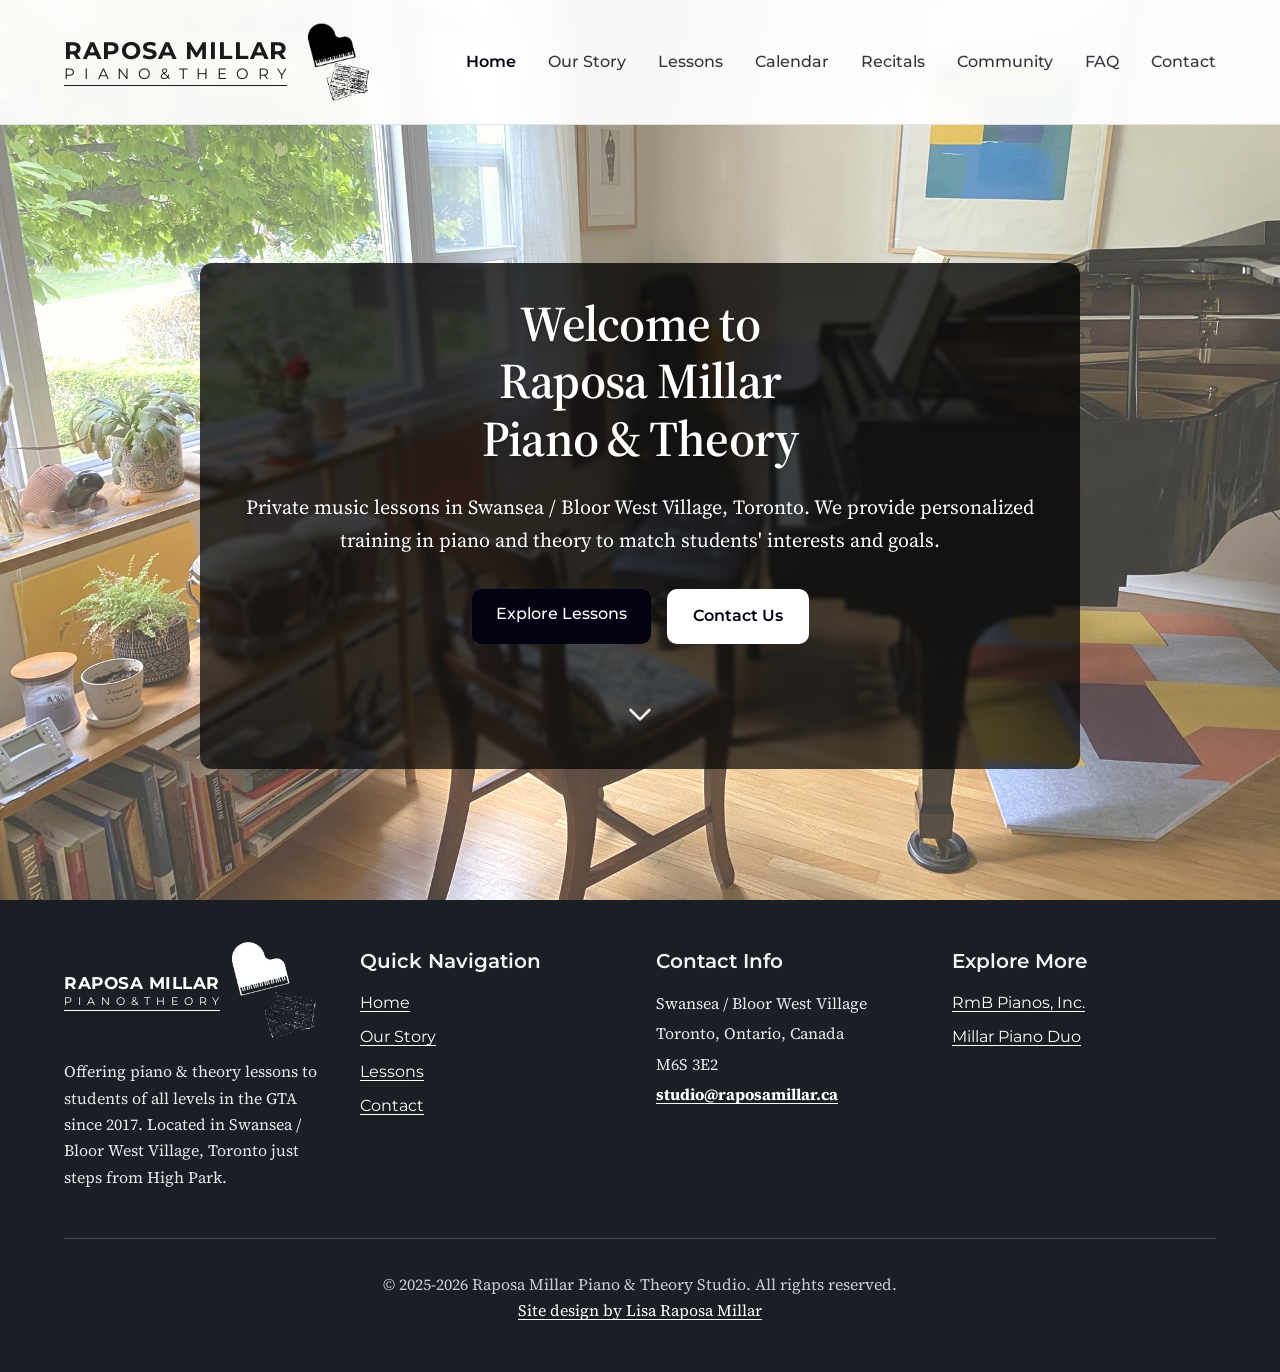
==== commit 6ca7ba12: "update copyright date" ====
--- a/index.html
+++ b/index.html
@@ -157,7 +157,7 @@
             </div>
             
             <div class="footer-bottom">
-                <p>&copy; 2026 Raposa Millar Piano & Theory Studio. All rights reserved.<br><a href="https://ca.linkedin.com/in/lisa-raposa-millar">Site design by Lisa Raposa Millar<span class="visually-hidden"> (opens external site)</span></a></p>
+                <p>&copy; 2025-2026 Raposa Millar Piano & Theory Studio. All rights reserved.<br><a href="https://ca.linkedin.com/in/lisa-raposa-millar">Site design by Lisa Raposa Millar<span class="visually-hidden"> (opens external site)</span></a></p>
             </div>
         </div>
     </footer>
